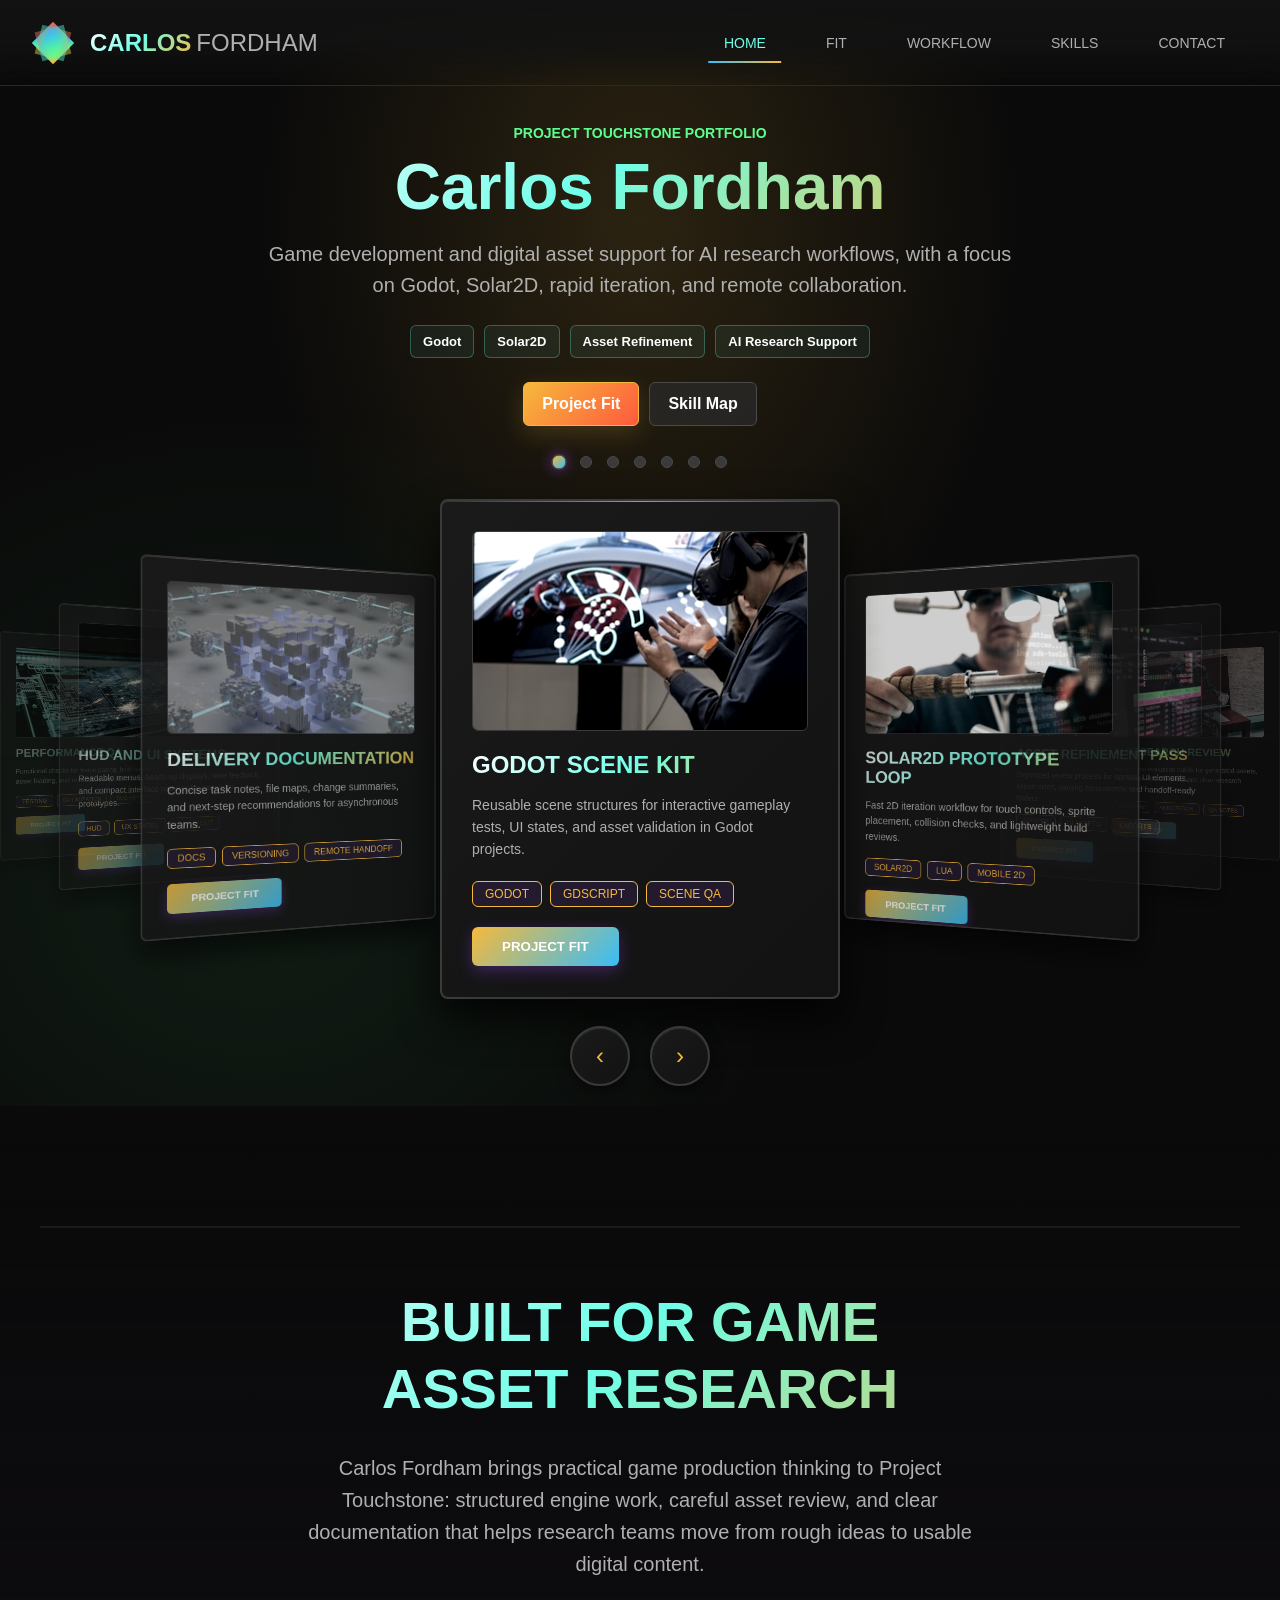
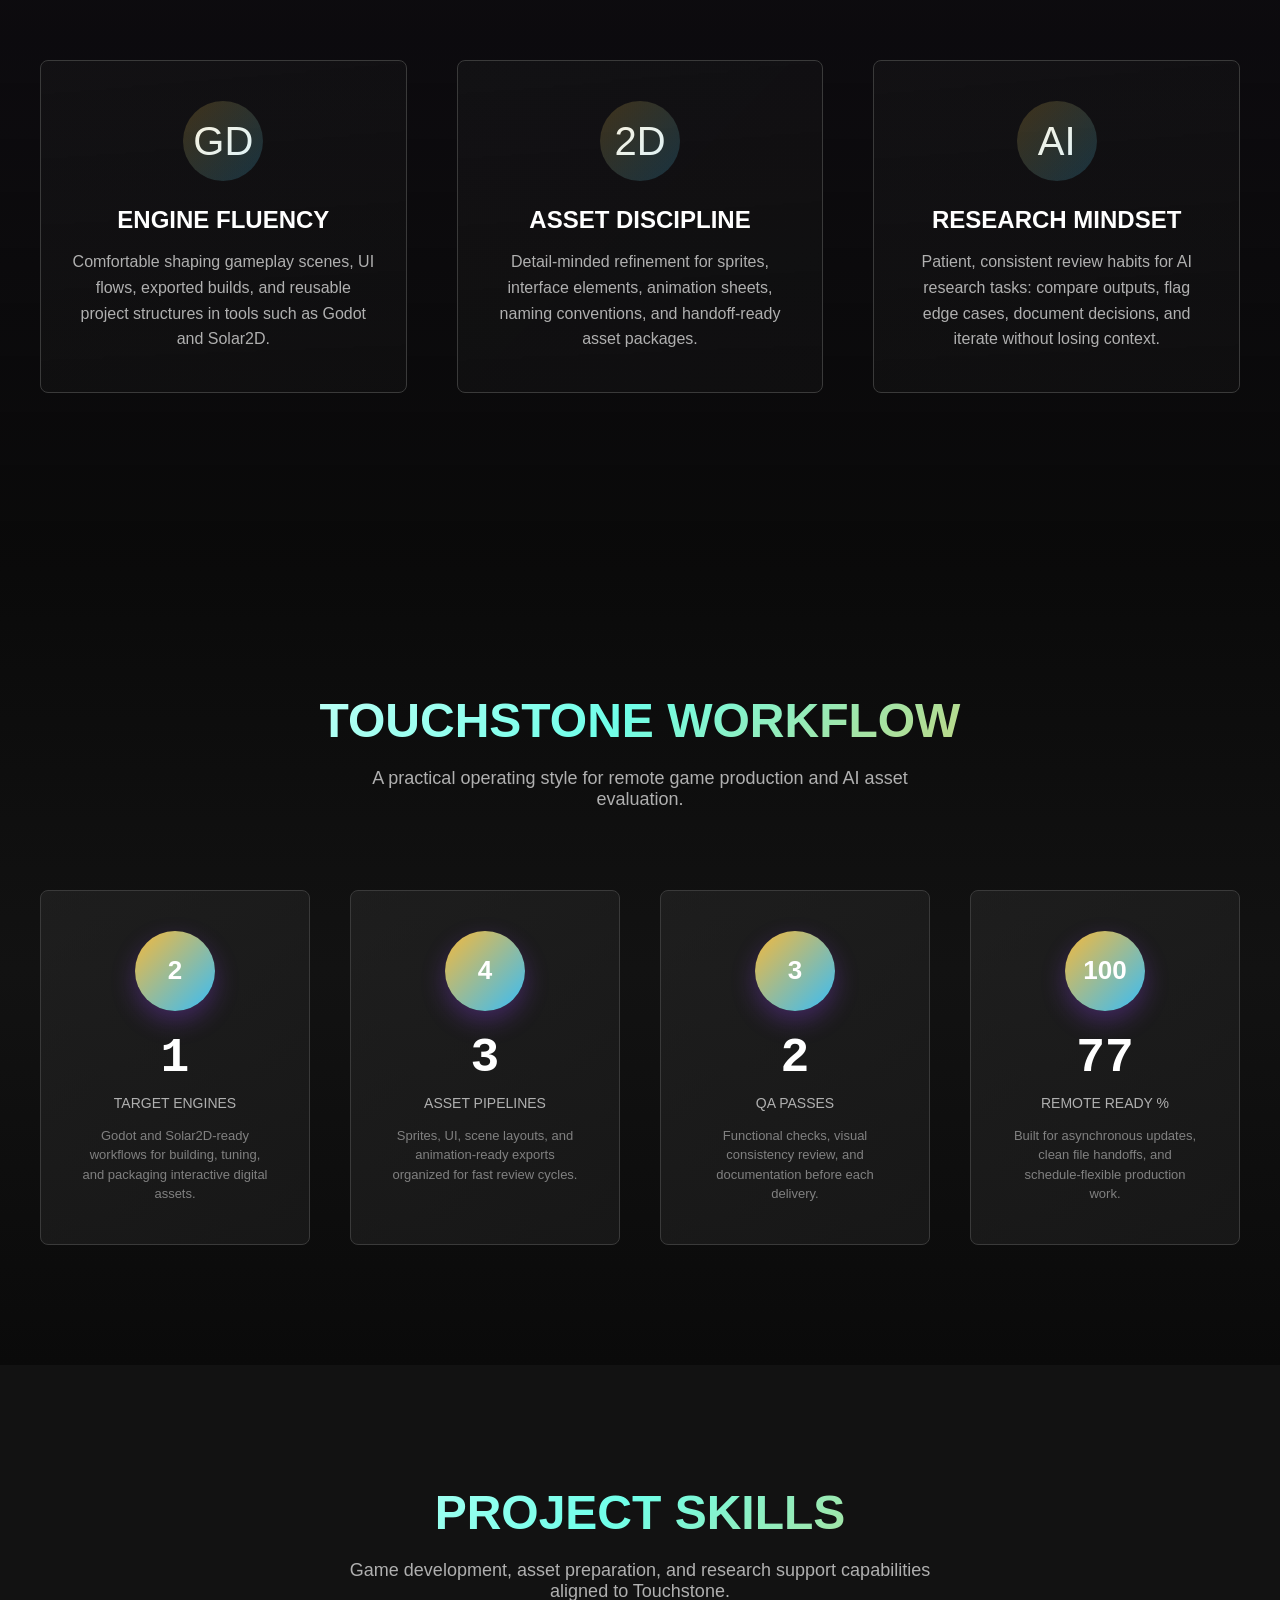
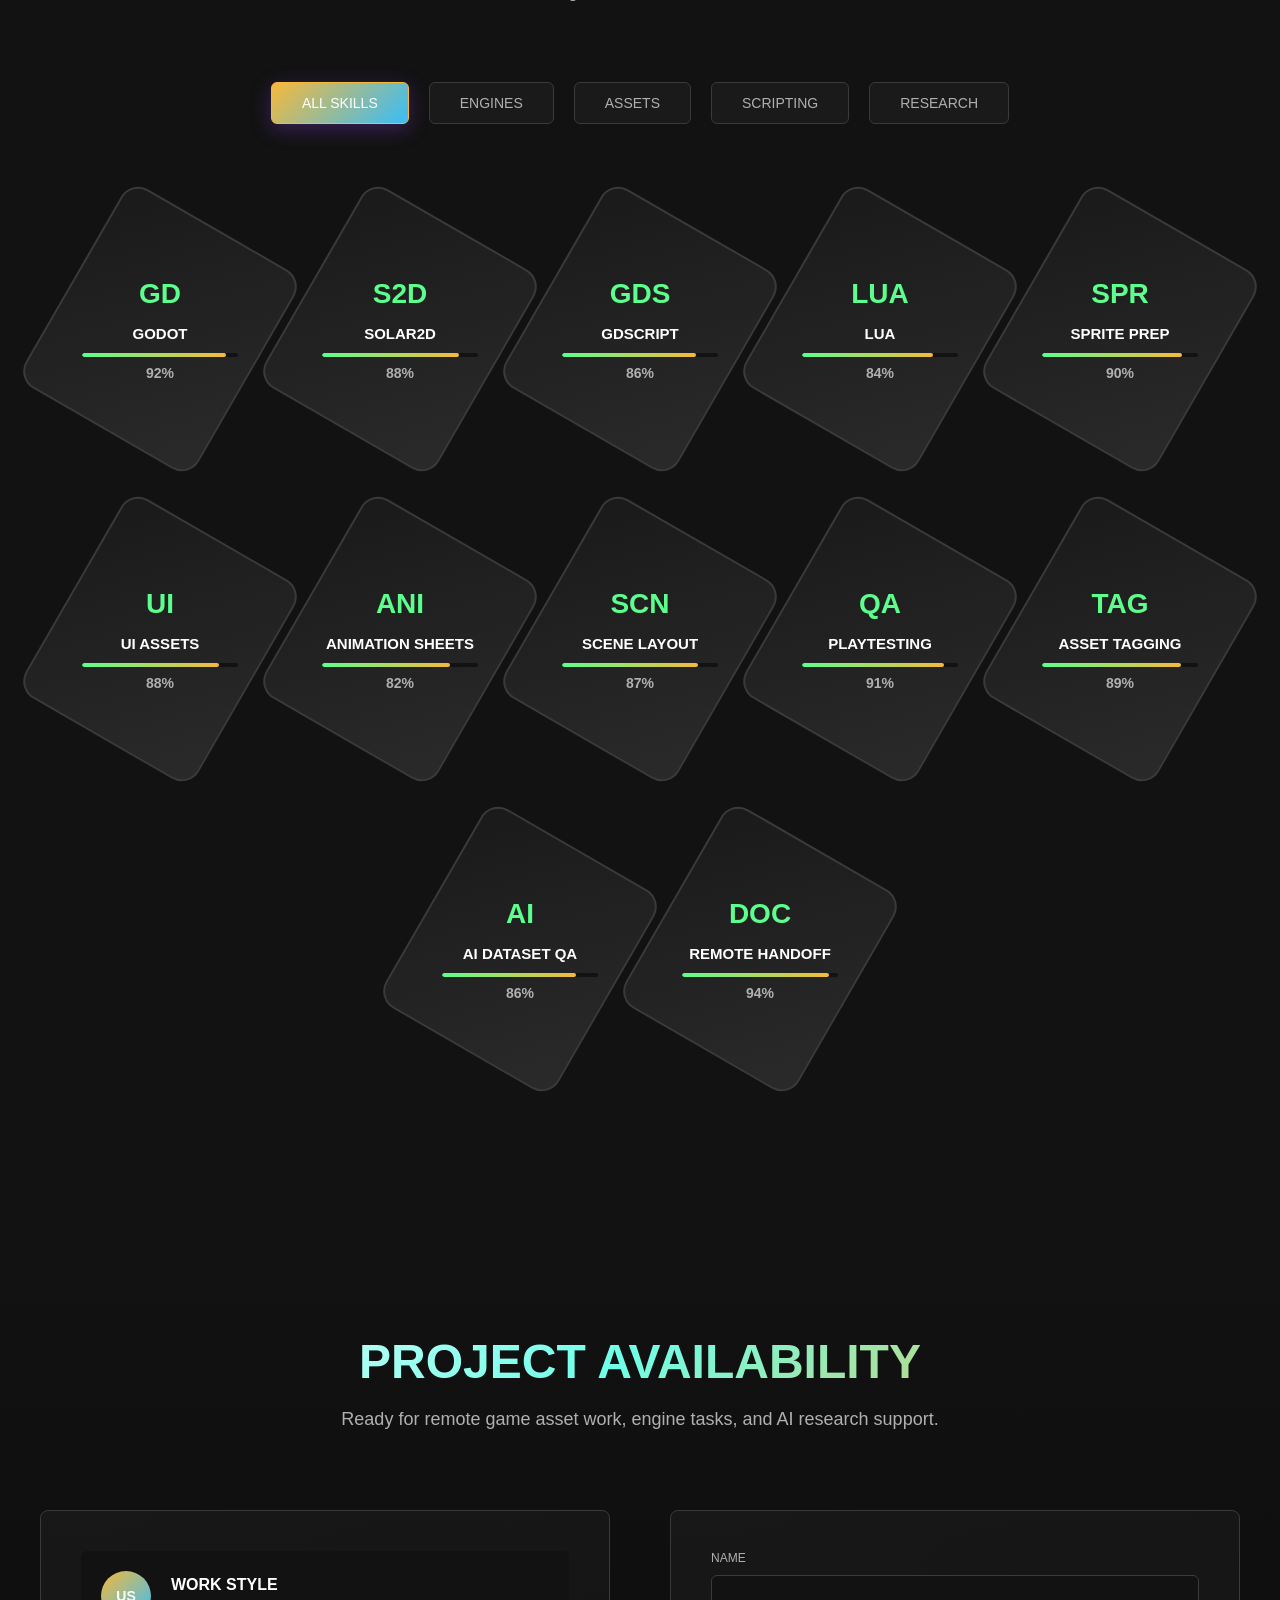
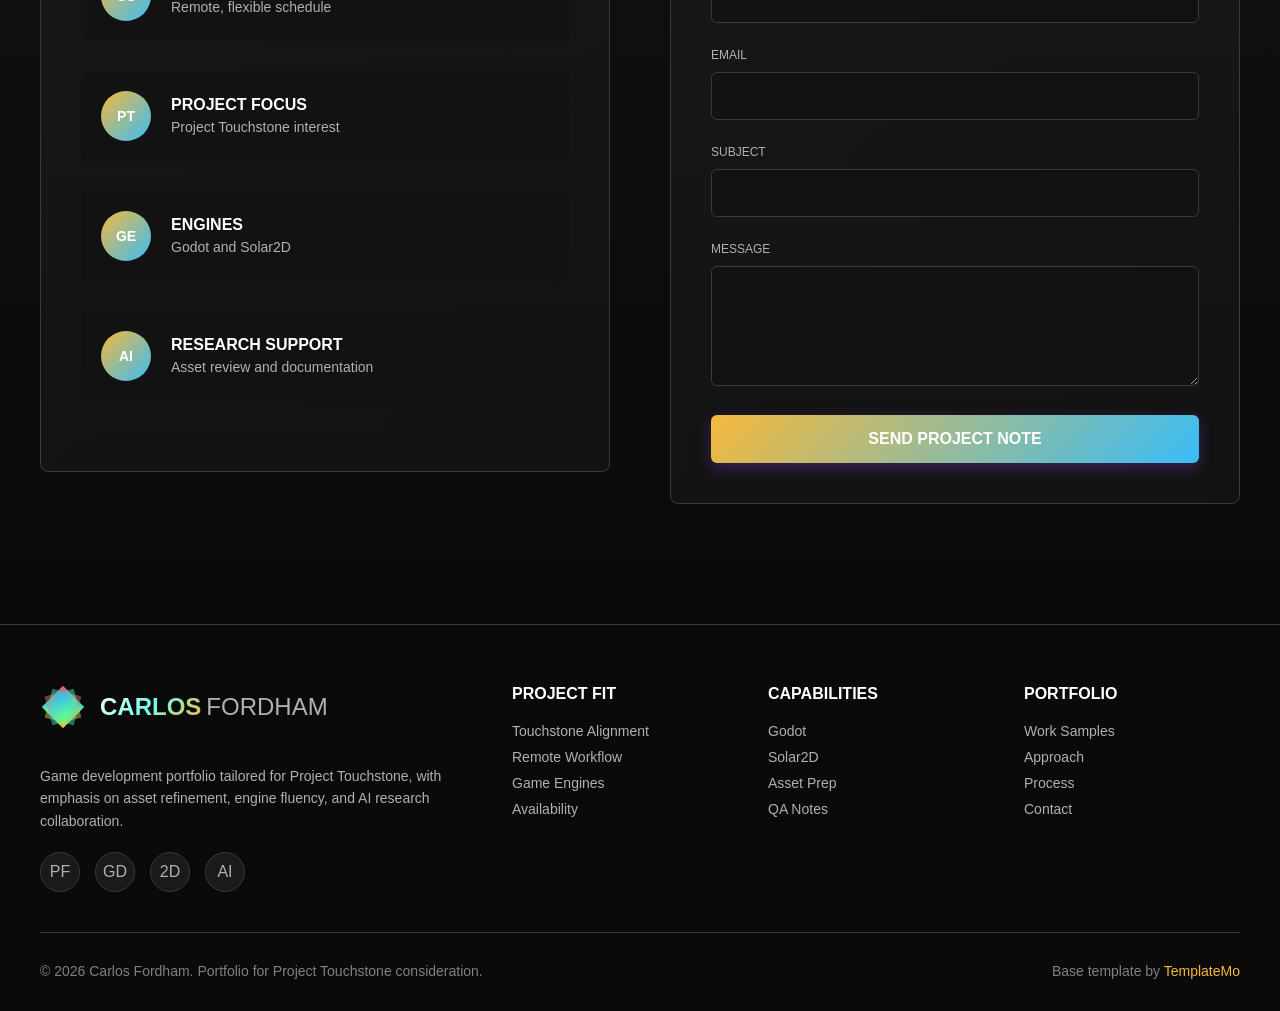
==== index.html @ 6224c6eb "first commit" ====
<!DOCTYPE html>
<html lang="en">
<head>
    <meta charset="UTF-8">
    <meta name="viewport" content="width=device-width, initial-scale=1.0">
    <title>Carlos Fordham | Game Development Portfolio</title>
    <link rel="stylesheet" href="templatemo-prism-flux.css">
<!-- 

TemplateMo 600 Prism Flux

https://templatemo.com/tm-600-prism-flux

-->
</head>
<body>
    <!-- Loading Screen -->
    <div class="loader" id="loader">
        <div class="loader-content">
            <div class="loader-prism">
                <div class="prism-face"></div>
                <div class="prism-face"></div>
                <div class="prism-face"></div>
            </div>
            <div style="color: var(--accent-purple); font-size: 18px; text-transform: uppercase; letter-spacing: 0;">Preparing Portfolio...</div>
        </div>
    </div>

    <!-- Navigation Header -->
    <header class="header" id="header">
        <nav class="nav-container">
            <a href="#home" class="logo">
                <div class="logo-icon">
                    <div class="logo-prism">
                        <div class="prism-shape"></div>
                    </div>
                </div>
                <span class="logo-text">
                    <span class="prism">Carlos</span>
                    <span class="flux">Fordham</span>
                </span>
            </a>
            
            <ul class="nav-menu" id="navMenu">
                <li><a href="#home" class="nav-link active">Home</a></li>
                <li><a href="#about" class="nav-link">Fit</a></li>
                <li><a href="#stats" class="nav-link">Workflow</a></li>
                <li><a href="#skills" class="nav-link">Skills</a></li>
                <li><a href="#contact" class="nav-link">Contact</a></li>
            </ul>
            
            <div class="menu-toggle" id="menuToggle">
                <span></span>
                <span></span>
                <span></span>
            </div>
        </nav>
    </header>

    <!-- Hero Section with 3D Carousel -->
    <section class="hero" id="home">
        <div class="hero-intro">
            <p class="hero-kicker">Project Touchstone Portfolio</p>
            <h1>Carlos Fordham</h1>
            <p class="hero-summary">
                Game development and digital asset support for AI research workflows, with a focus on Godot,
                Solar2D, rapid iteration, and remote collaboration.
            </p>
            <div class="hero-tags" aria-label="Project strengths">
                <span>Godot</span>
                <span>Solar2D</span>
                <span>Asset Refinement</span>
                <span>AI Research Support</span>
            </div>
            <div class="hero-actions">
                <a href="#about" class="hero-button hero-button-primary">Project Fit</a>
                <a href="#skills" class="hero-button">Skill Map</a>
            </div>
        </div>

        <div class="carousel-container">
            <div class="carousel" id="carousel">
                <!-- Carousel items will be generated by JavaScript -->
            </div>
            
            <div class="carousel-controls">
                <button class="carousel-btn" id="prevBtn" aria-label="Previous work sample">&lsaquo;</button>
                <button class="carousel-btn" id="nextBtn" aria-label="Next work sample">&rsaquo;</button>
            </div>
            
            <div class="carousel-indicators" id="indicators">
                <!-- Indicators will be generated by JavaScript -->
            </div>
        </div>
    </section>

    <!-- Project Fit Section -->
    <section class="philosophy-section" id="about">
        <div class="philosophy-container">
            <div class="prism-line"></div>
            
            <h2 class="philosophy-headline">
                Built For Game<br>Asset Research
            </h2>
            
            <p class="philosophy-subheading">
                Carlos Fordham brings practical game production thinking to Project Touchstone: structured
                engine work, careful asset review, and clear documentation that helps research teams move
                from rough ideas to usable digital content.
            </p>
            
            <div class="philosophy-pillars">
                <div class="pillar">
                    <div class="pillar-icon">GD</div>
                    <h3 class="pillar-title">Engine Fluency</h3>
                    <p class="pillar-description">
                        Comfortable shaping gameplay scenes, UI flows, exported builds, and reusable project
                        structures in tools such as Godot and Solar2D.
                    </p>
                </div>
                
                <div class="pillar">
                    <div class="pillar-icon">2D</div>
                    <h3 class="pillar-title">Asset Discipline</h3>
                    <p class="pillar-description">
                        Detail-minded refinement for sprites, interface elements, animation sheets, naming
                        conventions, and handoff-ready asset packages.
                    </p>
                </div>
                
                <div class="pillar">
                    <div class="pillar-icon">AI</div>
                    <h3 class="pillar-title">Research Mindset</h3>
                    <p class="pillar-description">
                        Patient, consistent review habits for AI research tasks: compare outputs, flag edge
                        cases, document decisions, and iterate without losing context.
                    </p>
                </div>
            </div>
            
            <div class="philosophy-particles" id="particles">
                <!-- Particles will be generated by JavaScript -->
            </div>
        </div>
    </section>

    <!-- Stats Section with Content -->
    <section class="stats-section" id="stats">
        <div class="section-header">
            <h2 class="section-title">Touchstone Workflow</h2>
            <p class="section-subtitle">A practical operating style for remote game production and AI asset evaluation.</p>
        </div>
        
        <div class="stats-grid">
            <div class="stat-card">
                <div class="stat-icon">2</div>
                <div class="stat-number" data-target="2">0</div>
                <div class="stat-label">Target Engines</div>
                <p class="stat-description">Godot and Solar2D-ready workflows for building, tuning, and packaging interactive digital assets.</p>
            </div>
            
            <div class="stat-card">
                <div class="stat-icon">4</div>
                <div class="stat-number" data-target="4">0</div>
                <div class="stat-label">Asset Pipelines</div>
                <p class="stat-description">Sprites, UI, scene layouts, and animation-ready exports organized for fast review cycles.</p>
            </div>
            
            <div class="stat-card">
                <div class="stat-icon">3</div>
                <div class="stat-number" data-target="3">0</div>
                <div class="stat-label">QA Passes</div>
                <p class="stat-description">Functional checks, visual consistency review, and documentation before each delivery.</p>
            </div>
            
            <div class="stat-card">
                <div class="stat-icon">100</div>
                <div class="stat-number" data-target="100">0</div>
                <div class="stat-label">Remote Ready %</div>
                <p class="stat-description">Built for asynchronous updates, clean file handoffs, and schedule-flexible production work.</p>
            </div>
        </div>
    </section>

    <!-- Skills Section -->
    <section class="skills-section" id="skills">
        <div class="skills-container">
            <div class="section-header">
                <h2 class="section-title">Project Skills</h2>
                <p class="section-subtitle">Game development, asset preparation, and research support capabilities aligned to Touchstone.</p>
            </div>
            
            <div class="skill-categories">
                <div class="category-tab active" data-category="all">All Skills</div>
                <div class="category-tab" data-category="engine">Engines</div>
                <div class="category-tab" data-category="asset">Assets</div>
                <div class="category-tab" data-category="scripting">Scripting</div>
                <div class="category-tab" data-category="research">Research</div>
            </div>

            <div class="skills-hexagon-grid" id="skillsGrid">
                <!-- Hexagonal skill items will be generated by JavaScript -->
            </div>
        </div>
    </section>

    <!-- Contact Section -->
    <section class="contact-section" id="contact">
        <div class="section-header">
            <h2 class="section-title">Project Availability</h2>
            <p class="section-subtitle">Ready for remote game asset work, engine tasks, and AI research support.</p>
        </div>
        
        <div class="contact-container">
            <div class="contact-info">
                <a href="#contact" class="info-item">
                    <div class="info-icon">US</div>
                    <div class="info-text">
                        <h4>Work Style</h4>
                        <p>Remote, flexible schedule</p>
                    </div>
                </a>
                
                <a href="#contact" class="info-item">
                    <div class="info-icon">PT</div>
                    <div class="info-text">
                        <h4>Project Focus</h4>
                        <p>Project Touchstone interest</p>
                    </div>
                </a>
                
                <a href="#skills" class="info-item">
                    <div class="info-icon">GE</div>
                    <div class="info-text">
                        <h4>Engines</h4>
                        <p>Godot and Solar2D</p>
                    </div>
                </a>
                
                <a href="#about" class="info-item">
                    <div class="info-icon">AI</div>
                    <div class="info-text">
                        <h4>Research Support</h4>
                        <p>Asset review and documentation</p>
                    </div>
                </a>
            </div>
            
            <form class="contact-form" id="contactForm">
                <div class="form-group">
                    <label for="name">Name</label>
                    <input type="text" id="name" name="name" required>
                </div>
                
                <div class="form-group">
                    <label for="email">Email</label>
                    <input type="email" id="email" name="email" required>
                </div>
                
                <div class="form-group">
                    <label for="subject">Subject</label>
                    <input type="text" id="subject" name="subject" required>
                </div>
                
                <div class="form-group">
                    <label for="message">Message</label>
                    <textarea id="message" name="message" required></textarea>
                </div>
                
                <button type="submit" class="submit-btn">Send Project Note</button>
            </form>
        </div>
    </section>

    <!-- Footer -->
    <footer class="footer">
        <div class="footer-content">
            <div class="footer-brand">
                <div class="footer-logo">
                    <div class="logo-icon">
                        <div class="logo-prism">
                            <div class="prism-shape"></div>
                        </div>
                    </div>
                    <span class="logo-text">
                        <span class="prism">Carlos</span>
                        <span class="flux">Fordham</span>
                    </span>
                </div>
                <p class="footer-description">
                    Game development portfolio tailored for Project Touchstone, with emphasis on asset refinement,
                    engine fluency, and AI research collaboration.
                </p>
                <div class="footer-social">
                    <a href="#home" class="social-icon">PF</a>
                    <a href="#about" class="social-icon">GD</a>
                    <a href="#skills" class="social-icon">2D</a>
                    <a href="#contact" class="social-icon">AI</a>
                </div>
            </div>
            
            <div class="footer-section">
                <h4>Project Fit</h4>
                <div class="footer-links">
                    <a href="#about">Touchstone Alignment</a>
                    <a href="#stats">Remote Workflow</a>
                    <a href="#skills">Game Engines</a>
                    <a href="#contact">Availability</a>
                </div>
            </div>
            
            <div class="footer-section">
                <h4>Capabilities</h4>
                <div class="footer-links">
                    <a href="#skills">Godot</a>
                    <a href="#skills">Solar2D</a>
                    <a href="#skills">Asset Prep</a>
                    <a href="#skills">QA Notes</a>
                </div>
            </div>
            
            <div class="footer-section">
                <h4>Portfolio</h4>
                <div class="footer-links">
                    <a href="#home">Work Samples</a>
                    <a href="#about">Approach</a>
                    <a href="#stats">Process</a>
                    <a href="#contact">Contact</a>
                </div>
            </div>
        </div>
        
        <div class="footer-bottom">
            <div class="copyright">
                &copy; 2026 Carlos Fordham. Portfolio for Project Touchstone consideration.
            </div>
            <div class="footer-credits">
                Base template by <a href="https://templatemo.com" rel="nofollow" target="_blank">TemplateMo</a>
            </div>
        </div>
    </footer>
<script src="templatemo-prism-scripts.js"></script>
</body>
</html>
---- templatemo-prism-flux.css ----
@charset "utf-8";
/* CSS Document */

/*

TemplateMo 600 Prism Flux

https://templatemo.com/tm-600-prism-flux

*/

* {
	margin: 0;
	padding: 0;
	box-sizing: border-box;
}

:root {
	--primary-black: #0a0a0a;
	--carbon-dark: #121212;
	--carbon-medium: #1a1a1a;
	--carbon-light: #2a2a2a;
	--metal-dark: #3a3a3a;
	--metal-light: #4a4a4a;
	--accent-red: #ff5a3d;
	--accent-blue: #38bdf8;
	--accent-green: #5cff8d;
	--accent-purple: #f6b93b;
	--accent-cyan: #6fffe9;
	--text-primary: #ffffff;
	--text-secondary: #b0b0b0;
	--text-dim: #808080;
}

html {
	scroll-behavior: smooth;
}

body {
	font-family: 'Segoe UI', Arial, sans-serif;
	background: var(--primary-black);
	color: var(--text-primary);
	overflow-x: hidden;
	position: relative;
}

/* Carbon Fiber Background Pattern */
body::before {
	content: '';
	position: fixed;
	top: 0;
	left: 0;
	width: 100%;
	height: 100%;
	background:
		repeating-linear-gradient(0deg,
			transparent,
			transparent 2px,
			rgba(255, 255, 255, 0.03) 2px,
			rgba(255, 255, 255, 0.03) 4px),
		repeating-linear-gradient(90deg,
			transparent,
			transparent 2px,
			rgba(255, 255, 255, 0.03) 2px,
			rgba(255, 255, 255, 0.03) 4px),
		linear-gradient(135deg,
			var(--primary-black) 0%,
			var(--carbon-dark) 25%,
			var(--carbon-medium) 50%,
			var(--carbon-dark) 75%,
			var(--primary-black) 100%);
	z-index: -2;
}

/* Animated Grid Overlay */
body::after {
	content: '';
	position: fixed;
	top: 0;
	left: 0;
	width: 100%;
	height: 100%;
	background-image:
		linear-gradient(rgba(111, 255, 233, 0.04) 2px, transparent 2px),
		linear-gradient(90deg, rgba(111, 255, 233, 0.04) 2px, transparent 2px);
	background-size: 150px 150px;
	animation: gridMove 20s linear infinite;
	z-index: -1;
	opacity: 0.5;
}

@keyframes gridMove {
	0% {
		transform: translate(0, 0);
	}

	100% {
		transform: translate(150px, 150px);
	}
}

/* Loading Screen */
.loader {
	position: fixed;
	top: 0;
	left: 0;
	width: 100%;
	height: 100vh;
	background: var(--primary-black);
	display: flex;
	justify-content: center;
	align-items: center;
	z-index: 10000;
	transition: opacity 0.5s, visibility 0.5s;
}

.loader.hidden {
	opacity: 0;
	visibility: hidden;
}

.loader-content {
	text-align: center;
}

.loader-prism {
	width: 100px;
	height: 100px;
	position: relative;
	margin: 0 auto 30px;
}

.prism-face {
	position: absolute;
	width: 100%;
	height: 100%;
	border: 2px solid transparent;
	transform-origin: center;
	animation: prismRotate 3s linear infinite;
}

.prism-face:nth-child(1) {
	border-image: linear-gradient(45deg, var(--accent-red), var(--accent-blue)) 1;
	animation-delay: 0s;
}

.prism-face:nth-child(2) {
	border-image: linear-gradient(45deg, var(--accent-blue), var(--accent-green)) 1;
	transform: rotate(60deg);
	animation-delay: 0.2s;
}

.prism-face:nth-child(3) {
	border-image: linear-gradient(45deg, var(--accent-green), var(--accent-purple)) 1;
	transform: rotate(120deg);
	animation-delay: 0.4s;
}

@keyframes prismRotate {
	0% {
		transform: rotate(0deg) scale(1);
	}

	50% {
		transform: rotate(180deg) scale(1.2);
	}

	100% {
		transform: rotate(360deg) scale(1);
	}
}

/* Navigation Header */
.header {
	position: fixed;
	top: 0;
	width: 100%;
	background: linear-gradient(180deg,
			rgba(18, 18, 18, 0.98) 0%,
			rgba(18, 18, 18, 0.9) 50%,
			rgba(18, 18, 18, 0) 100%);
	backdrop-filter: blur(20px);
	border-bottom: 1px solid rgba(255, 255, 255, 0.1);
	z-index: 1000;
	transition: all 0.3s ease;
}

.header.scrolled {
	background: rgba(18, 18, 18, 0.98);
	backdrop-filter: blur(30px);
	box-shadow: 0 10px 30px rgba(0, 0, 0, 0.8);
}

.nav-container {
	max-width: 1400px;
	margin: 0 auto;
	display: flex;
	justify-content: space-between;
	align-items: center;
	padding: 20px 30px;
}

.logo {
	display: flex;
	align-items: center;
	text-decoration: none;
	position: relative;
}

.logo-icon {
	width: 45px;
	height: 45px;
	margin-right: 15px;
	position: relative;
}

/* Prism-inspired logo */
.logo-prism {
	width: 100%;
	height: 100%;
	position: relative;
	display: flex;
	align-items: center;
	justify-content: center;
}

.prism-shape {
	width: 30px;
	height: 30px;
	position: relative;
	transform: rotate(45deg);
	background: linear-gradient(135deg,
			var(--accent-red) 0%,
			var(--accent-blue) 33%,
			var(--accent-green) 66%,
			var(--accent-purple) 100%);
	animation: prismShine 3s ease-in-out infinite;
}

@keyframes prismShine {

	0%,
	100% {
		filter: brightness(1) hue-rotate(0deg);
		transform: rotate(45deg) scale(1);
	}

	50% {
		filter: brightness(1.5) hue-rotate(10deg);
		transform: rotate(45deg) scale(1.1);
	}
}

.prism-shape::before,
.prism-shape::after {
	content: '';
	position: absolute;
	width: 100%;
	height: 100%;
	background: inherit;
	opacity: 0.5;
}

.prism-shape::before {
	transform: rotate(60deg);
}

.prism-shape::after {
	transform: rotate(-60deg);
}

.logo-text {
	font-size: 24px;
	font-weight: 900;
	letter-spacing: 2px;
	text-transform: uppercase;
}

.logo-text .prism {
	background: linear-gradient(135deg, var(--text-primary), var(--accent-cyan));
	-webkit-background-clip: text;
	-webkit-text-fill-color: transparent;
	background-clip: text;
}

.logo-text .flux {
	color: var(--text-secondary);
	font-weight: 300;
	margin-left: 5px;
}

.nav-menu {
	display: flex;
	list-style: none;
	gap: 10px;
	align-items: center;
}

.nav-menu a {
	color: var(--text-secondary);
	text-decoration: none;
	padding: 12px 25px;
	transition: all 0.3s ease;
	position: relative;
	text-transform: uppercase;
	font-weight: 500;
	letter-spacing: 1px;
	font-size: 14px;
}

.nav-menu a::before {
	content: '';
	position: absolute;
	bottom: 0;
	left: 50%;
	transform: translateX(-50%);
	width: 0;
	height: 2px;
	background: linear-gradient(90deg, var(--accent-blue), var(--accent-purple));
	transition: width 0.3s ease;
}

.nav-menu a:hover {
	color: var(--text-primary);
}

.nav-menu a:hover::before,
.nav-menu a.active::before {
	width: 80%;
}

.nav-menu a.active {
	color: var(--accent-cyan);
}

.menu-toggle {
	display: none;
	flex-direction: column;
	cursor: pointer;
	padding: 5px;
}

.menu-toggle span {
	width: 30px;
	height: 3px;
	background: linear-gradient(90deg, var(--accent-blue), var(--accent-purple));
	margin: 3px 0;
	transition: 0.3s;
	border-radius: 2px;
}

.menu-toggle.active span:nth-child(1) {
	transform: rotate(-45deg) translate(-5px, 6px);
}

.menu-toggle.active span:nth-child(2) {
	opacity: 0;
}

.menu-toggle.active span:nth-child(3) {
	transform: rotate(45deg) translate(-5px, -6px);
}

/* Hero Section with 3D Carousel */
.hero {
	min-height: 100vh;
	display: flex;
	align-items: center;
	justify-content: center;
	position: relative;
	padding: 120px 20px 80px;
	background: radial-gradient(ellipse at center,
			rgba(153, 69, 255, 0.1) 0%,
			transparent 50%);
}

.carousel-container {
	width: 100%;
	max-width: 1600px;
	height: 650px;
	perspective: 1200px;
	position: relative;
	padding-top: 60px;
}

.carousel {
	width: 100%;
	height: 100%;
	position: relative;
	transform-style: preserve-3d;
}

.carousel-item {
	position: absolute;
	width: 400px;
	height: 500px;
	left: 50%;
	top: 50%;
	transform-style: preserve-3d;
	transition: all 0.8s cubic-bezier(0.4, 0.0, 0.2, 1);
	cursor: pointer;
	transform-origin: center center;
}

.carousel-item .card {
	width: 100%;
	height: 100%;
	background: linear-gradient(135deg, var(--carbon-medium), var(--carbon-dark));
	border: 2px solid var(--metal-dark);
	border-radius: 20px;
	padding: 30px;
	position: relative;
	overflow: hidden;
	box-shadow:
		0 20px 40px rgba(0, 0, 0, 0.8),
		inset 0 1px 0 rgba(255, 255, 255, 0.1);
}

.carousel-item .card::before {
	content: '';
	position: absolute;
	top: 0;
	left: 0;
	right: 0;
	height: 1px;
	background: linear-gradient(90deg,
			transparent,
			rgba(255, 255, 255, 0.5),
			transparent);
	animation: scanline 3s linear infinite;
}

@keyframes scanline {
	0% {
		transform: translateY(0);
	}

	100% {
		transform: translateY(500px);
	}
}

.card-number {
	position: absolute;
	top: 20px;
	right: 30px;
	font-size: 72px;
	font-weight: 900;
	color: rgba(153, 69, 255, 0.1);
	font-family: 'Orbitron', monospace;
}

.card-image {
	width: 100%;
	height: 200px;
	background: var(--carbon-dark);
	border-radius: 10px;
	margin-bottom: 20px;
	overflow: hidden;
	position: relative;
	border: 1px solid var(--metal-dark);
}

.card-image img {
	width: 100%;
	height: 100%;
	object-fit: cover;
	filter: grayscale(50%) contrast(1.2);
	transition: all 0.5s ease;
}

.carousel-item:hover .card-image img {
	filter: grayscale(0%) contrast(1.3);
	transform: scale(1.1);
}

.card-title {
	font-size: 24px;
	font-weight: 700;
	margin-bottom: 15px;
	text-transform: uppercase;
	letter-spacing: 2px;
	background: linear-gradient(135deg, var(--text-primary), var(--accent-purple));
	-webkit-background-clip: text;
	-webkit-text-fill-color: transparent;
	background-clip: text;
}

.card-description {
	color: var(--text-secondary);
	line-height: 1.6;
	margin-bottom: 20px;
	font-size: 14px;
}

.card-tech {
	display: flex;
	flex-wrap: wrap;
	gap: 8px;
	margin-bottom: 20px;
}

.tech-badge {
	padding: 5px 12px;
	background: rgba(153, 69, 255, 0.1);
	border: 1px solid var(--accent-purple);
	border-radius: 20px;
	font-size: 12px;
	color: var(--accent-purple);
	text-transform: uppercase;
	letter-spacing: 1px;
}

.card-cta {
	padding: 12px 30px;
	background: linear-gradient(135deg, var(--accent-purple), var(--accent-blue));
	border: none;
	border-radius: 30px;
	color: var(--text-primary);
	font-weight: 700;
	text-transform: uppercase;
	letter-spacing: 2px;
	cursor: pointer;
	transition: all 0.3s ease;
	box-shadow: 0 5px 15px rgba(153, 69, 255, 0.3);
}

.card-cta:hover {
	transform: translateY(-2px);
	box-shadow: 0 8px 25px rgba(153, 69, 255, 0.5);
}

/* Carousel Controls */
.carousel-controls {
	position: absolute;
	bottom: -70px;
	left: 50%;
	transform: translateX(-50%);
	display: flex;
	gap: 20px;
	z-index: 100;
}

.carousel-btn {
	width: 60px;
	height: 60px;
	background: linear-gradient(135deg, var(--carbon-medium), var(--carbon-dark));
	border: 2px solid var(--metal-dark);
	border-radius: 50%;
	color: var(--accent-purple);
	font-size: 24px;
	cursor: pointer;
	transition: all 0.3s ease;
	display: flex;
	align-items: center;
	justify-content: center;
	box-shadow:
		0 5px 15px rgba(0, 0, 0, 0.5),
		inset 0 1px 0 rgba(255, 255, 255, 0.1);
}

.carousel-btn:hover {
	border-color: var(--accent-purple);
	box-shadow:
		0 8px 25px rgba(153, 69, 255, 0.3),
		inset 0 1px 0 rgba(255, 255, 255, 0.2);
	transform: scale(1.1);
}

.carousel-indicators {
	position: absolute;
	top: 30px;
	left: 50%;
	transform: translateX(-50%);
	display: flex;
	gap: 15px;
	z-index: 100;
}

.indicator {
	width: 12px;
	height: 12px;
	background: var(--metal-dark);
	border: 1px solid var(--metal-light);
	border-radius: 50%;
	cursor: pointer;
	transition: all 0.3s ease;
}

.indicator.active {
	background: linear-gradient(135deg, var(--accent-purple), var(--accent-blue));
	box-shadow: 0 0 10px rgba(153, 69, 255, 0.5);
	transform: scale(1.3);
}

/* NEW: Prism Philosophy Section */
.philosophy-section {
	padding: 120px 30px;
	background: linear-gradient(180deg,
			var(--primary-black) 0%,
			rgba(153, 69, 255, 0.02) 50%,
			var(--primary-black) 100%);
	position: relative;
	overflow: hidden;
}

.philosophy-container {
	max-width: 1200px;
	margin: 0 auto;
	text-align: center;
}

/* Animated Prism Line */
.prism-line {
	width: 100%;
	height: 2px;
	margin: 0 auto 60px;
	position: relative;
	overflow: hidden;
	background: var(--carbon-medium);
}

.prism-line::before {
	content: '';
	position: absolute;
	top: 0;
	left: -100%;
	width: 100%;
	height: 100%;
	background: linear-gradient(90deg,
			transparent,
			var(--accent-red) 20%,
			var(--accent-blue) 40%,
			var(--accent-green) 60%,
			var(--accent-purple) 80%,
			transparent);

	animation: prismSweep 4s ease-in-out infinite;
}

@keyframes prismSweep {
	0% {
		left: -100%;
	}

	100% {
		left: 100%;
	}
}

.philosophy-headline {
	font-size: 56px;
	font-weight: 900;
	text-transform: uppercase;
	letter-spacing: 3px;
	margin-bottom: 30px;
	line-height: 1.2;
	background: linear-gradient(135deg,
			var(--accent-cyan) 0%,
			var(--accent-purple) 25%,
			var(--accent-blue) 50%,
			var(--accent-green) 75%,
			var(--accent-cyan) 100%);
	-webkit-background-clip: text;
	-webkit-text-fill-color: transparent;
	background-clip: text;
	background-size: 200% 200%;
	animation: gradientFlow 5s ease infinite;
}

@keyframes gradientFlow {
	0% {
		background-position: 0% 50%;
	}

	50% {
		background-position: 100% 50%;
	}

	100% {
		background-position: 0% 50%;
	}
}

.philosophy-subheading {
	font-size: 20px;
	color: var(--text-secondary);
	max-width: 700px;
	margin: 0 auto 80px;
	line-height: 1.6;
	font-weight: 300;
}

.philosophy-pillars {
	display: grid;
	grid-template-columns: repeat(auto-fit, minmax(300px, 1fr));
	gap: 50px;
	margin-bottom: 60px;
}

.pillar {
	position: relative;
	padding: 40px 30px;
	background: linear-gradient(135deg,
			rgba(42, 42, 42, 0.2),
			rgba(26, 26, 26, 0.3));
	border: 1px solid var(--metal-dark);
	border-radius: 20px;
	transition: all 0.4s ease;
	overflow: hidden;
}

.pillar::before {
	content: '';
	position: absolute;
	top: 0;
	left: 0;
	width: 100%;
	height: 2px;
	background: linear-gradient(90deg,
			var(--accent-purple),
			var(--accent-blue),
			var(--accent-green));
	transform: scaleX(0);
	transition: transform 0.4s ease;
}

.pillar:hover::before {
	transform: scaleX(1);
}

.pillar:hover {
	transform: translateY(-10px);
	border-color: var(--accent-purple);
	box-shadow: 0 20px 40px rgba(153, 69, 255, 0.2);
	background: linear-gradient(135deg,
			rgba(153, 69, 255, 0.05),
			rgba(26, 26, 26, 0.3));
}

.pillar-icon {
	width: 80px;
	height: 80px;
	margin: 0 auto 25px;
	display: flex;
	align-items: center;
	justify-content: center;
	font-size: 40px;
	position: relative;
}

.pillar-icon::before {
	content: '';
	position: absolute;
	width: 100%;
	height: 100%;
	background: linear-gradient(135deg, var(--accent-purple), var(--accent-blue));
	border-radius: 50%;
	opacity: 0.2;
	animation: pulse 3s ease-in-out infinite;
}

@keyframes pulse {

	0%,
	100% {
		transform: scale(1);
		opacity: 0.2;
	}

	50% {
		transform: scale(1.2);
		opacity: 0.1;
	}
}

.pillar-title {
	font-size: 24px;
	font-weight: 700;
	text-transform: uppercase;
	letter-spacing: 2px;
	margin-bottom: 15px;
	color: var(--text-primary);
}

.pillar-description {
	font-size: 16px;
	color: var(--text-secondary);
	line-height: 1.6;
}
.pillar-description a {
	color: var(--accent-cyan);
	text-decoration: none;
	transition: all 0.3s ease;
	position: relative;
}

.pillar-description a::after {
	content: '';
	position: absolute;
	bottom: -2px;
	left: 0;
	width: 0;
	height: 1px;
	background: var(--accent-cyan);
	transition: width 0.3s ease;
}

.pillar-description a:hover {
	color: var(--accent-purple);
}

.pillar-description a:hover::after {
	width: 100%;
}

/* Particle Effect Background */
.philosophy-particles {
	position: absolute;
	width: 100%;
	height: 100%;
	top: 0;
	left: 0;
	overflow: hidden;
	pointer-events: none;
}

.particle {
	position: absolute;
	width: 4px;
	height: 4px;
	background: linear-gradient(135deg, var(--accent-cyan), var(--accent-purple));
	border-radius: 50%;
	opacity: 0;
	animation: float-particle 20s infinite linear;
}

@keyframes float-particle {
	0% {
		transform: translateY(0) rotate(0deg);
		opacity: 0;
	}

	5% {
		opacity: 1;
	}

	95% {
		opacity: 1;
	}

	100% {
		transform: translateY(-100vh) rotate(720deg);
		opacity: 0;
	}
}

/* Stats Section with Content */
.stats-section {
	padding: 120px 30px;
	background: linear-gradient(180deg,
			var(--primary-black) 0%,
			var(--carbon-dark) 50%,
			var(--primary-black) 100%);
	position: relative;
}

.stats-grid {
	max-width: 1200px;
	margin: 0 auto;
	display: grid;
	grid-template-columns: repeat(auto-fit, minmax(250px, 1fr));
	gap: 40px;
}

.stat-card {
	background: linear-gradient(135deg,
			rgba(42, 42, 42, 0.5),
			rgba(26, 26, 26, 0.8));
	border: 1px solid var(--metal-dark);
	border-radius: 15px;
	padding: 40px 30px;
	text-align: center;
	position: relative;
	overflow: hidden;
	transition: all 0.3s ease;
}

.stat-card::before {
	content: '';
	position: absolute;
	top: 0;
	left: -100%;
	width: 100%;
	height: 2px;
	background: linear-gradient(90deg,
			transparent,
			var(--accent-purple),
			transparent);
	animation: none;
}

.stat-card:hover::before {
	animation: slideRight 0.5s ease forwards;
}

@keyframes slideRight {
	0% {
		left: -100%;
	}

	100% {
		left: 100%;
	}
}

.stat-card:hover {
	transform: translateY(-5px);
	border-color: var(--accent-purple);
	box-shadow: 0 15px 35px rgba(153, 69, 255, 0.2);
}

.stat-icon {
	width: 80px;
	height: 80px;
	background: linear-gradient(135deg, var(--accent-purple), var(--accent-blue));
	border-radius: 50%;
	display: flex;
	align-items: center;
	justify-content: center;
	margin: 0 auto 20px;
	font-size: 36px;
	color: var(--text-primary);
	box-shadow: 0 10px 25px rgba(153, 69, 255, 0.3);
}

.stat-number {
	font-size: 48px;
	font-weight: 900;
	color: var(--text-primary);
	margin-bottom: 10px;
	font-family: 'Orbitron', monospace;
}

.stat-label {
	font-size: 14px;
	color: var(--text-secondary);
	text-transform: uppercase;
	letter-spacing: 2px;
	margin-bottom: 15px;
}

.stat-description {
	font-size: 13px;
	color: var(--text-dim);
	line-height: 1.5;
	padding: 0 10px;
}

/* Enhanced Skills Section - Technical Arsenal */
.skills-section {
	padding: 120px 30px;
	background: var(--carbon-dark);
	position: relative;
	overflow: hidden;
}

.skills-container {
	max-width: 1200px;
	margin: 0 auto;
}

.section-header {
	text-align: center;
	margin-bottom: 80px;
}

.section-title {
	font-size: 48px;
	font-weight: 900;
	text-transform: uppercase;
	letter-spacing: 3px;
	margin-bottom: 20px;
	background: linear-gradient(135deg, var(--text-primary), var(--accent-purple));
	-webkit-background-clip: text;
	-webkit-text-fill-color: transparent;
	background-clip: text;
}

.section-subtitle {
	color: var(--text-secondary);
	font-size: 18px;
	max-width: 600px;
	margin: 0 auto;
}

/* Hexagonal Skills Grid */
.skills-hexagon-grid {
	display: flex;
	flex-wrap: wrap;
	justify-content: center;
	gap: 20px;
	margin-top: 60px;
}

.skill-hexagon {
	width: 200px;
	height: 230px;
	position: relative;
	margin: 30px 10px;
	cursor: pointer;
	transition: all 0.3s ease;
}

.skill-hexagon:hover {
	transform: translateY(-10px);
}

.hexagon-inner {
	width: 100%;
	height: 100%;
	position: relative;
	transform: rotate(30deg);
	overflow: hidden;
	border-radius: 20px;
	background: linear-gradient(135deg, var(--carbon-medium), var(--carbon-light));
	border: 2px solid var(--metal-dark);
}

.skill-hexagon:hover .hexagon-inner {
	border-color: var(--accent-purple);
	box-shadow: 0 0 30px rgba(153, 69, 255, 0.5);
}

.hexagon-content {
	position: absolute;
	width: 100%;
	height: 100%;
	top: 0;
	left: 0;
	transform: rotate(-30deg);
	display: flex;
	flex-direction: column;
	align-items: center;
	justify-content: center;
	padding: 20px;
}

.skill-icon-hex {
	font-size: 48px;
	margin-bottom: 15px;
	color: var(--accent-purple);
	animation: float 3s ease-in-out infinite;
}

@keyframes float {

	0%,
	100% {
		transform: translateY(0);
	}

	50% {
		transform: translateY(-10px);
	}
}

.skill-name-hex {
	font-size: 16px;
	font-weight: 700;
	text-transform: uppercase;
	letter-spacing: 1px;
	color: var(--text-primary);
	margin-bottom: 10px;
	text-align: center;
}

.skill-level {
	width: 100%;
	height: 4px;
	background: var(--carbon-dark);
	border-radius: 2px;
	overflow: hidden;
	position: relative;
}

.skill-level-fill {
	height: 100%;
	background: linear-gradient(90deg, var(--accent-blue), var(--accent-purple));
	border-radius: 2px;
	position: relative;
	animation: fillLevel 2s ease-out;
}

@keyframes fillLevel {
	0% {
		width: 0;
	}
}

.skill-percentage-hex {
	font-size: 14px;
	color: var(--text-secondary);
	margin-top: 8px;
	font-weight: 600;
}

/* Skill Categories Tabs */
.skill-categories {
	display: flex;
	justify-content: center;
	gap: 20px;
	margin-bottom: 40px;
	flex-wrap: wrap;
}

.category-tab {
	padding: 12px 30px;
	background: var(--carbon-medium);
	border: 1px solid var(--metal-dark);
	border-radius: 30px;
	color: var(--text-secondary);
	cursor: pointer;
	transition: all 0.3s ease;
	text-transform: uppercase;
	font-size: 14px;
	letter-spacing: 1px;
}

.category-tab:hover {
	background: rgba(153, 69, 255, 0.1);
	border-color: var(--accent-purple);
	color: var(--text-primary);
}

.category-tab.active {
	background: linear-gradient(135deg, var(--accent-purple), var(--accent-blue));
	border-color: var(--accent-purple);
	color: var(--text-primary);
	box-shadow: 0 5px 20px rgba(153, 69, 255, 0.3);
}

/* Contact Section */
.contact-section {
	padding: 120px 30px;
	background: linear-gradient(180deg,
			var(--carbon-dark) 0%,
			var(--primary-black) 100%);
	position: relative;
}

.contact-container {
	max-width: 1200px;
	margin: 0 auto;
	display: grid;
	grid-template-columns: 1fr 1fr;
	gap: 60px;
	align-items: start;
}

.contact-info {
	padding: 40px;
	background: linear-gradient(135deg,
			rgba(42, 42, 42, 0.3),
			rgba(26, 26, 26, 0.5));
	border: 1px solid var(--metal-dark);
	border-radius: 20px;
}

.info-item {
	display: flex;
	align-items: center;
	margin-bottom: 30px;
	padding: 20px;
	background: var(--carbon-dark);
	border-radius: 10px;
	transition: all 0.3s ease;
	text-decoration: none;
	cursor: pointer;
	position: relative;
	overflow: hidden;
}

.info-item::before {
	content: '';
	position: absolute;
	top: 0;
	left: -100%;
	width: 100%;
	height: 100%;
	background: linear-gradient(90deg,
			transparent,
			rgba(153, 69, 255, 0.1),
			transparent);
	transition: left 0.5s ease;
}

.info-item:hover::before {
	left: 100%;
}

.info-item:hover {
	transform: translateX(10px);
	background: rgba(153, 69, 255, 0.1);
	box-shadow: 0 5px 20px rgba(153, 69, 255, 0.2);
}

a.info-item {
	color: inherit;
	text-decoration: none;
}

.info-icon {
	width: 50px;
	height: 50px;
	background: linear-gradient(135deg, var(--accent-purple), var(--accent-blue));
	border-radius: 50%;
	display: flex;
	align-items: center;
	justify-content: center;
	margin-right: 20px;
	color: var(--text-primary);
	font-size: 20px;
	flex-shrink: 0;
	transition: all 0.3s ease;
}

.info-item:hover .info-icon {
	transform: scale(1.1) rotate(10deg);
	box-shadow: 0 8px 25px rgba(153, 69, 255, 0.4);
}

.info-text h4 {
	color: var(--text-primary);
	margin-bottom: 5px;
	font-size: 16px;
	text-transform: uppercase;
	letter-spacing: 1px;
	transition: all 0.3s ease;
}

.info-item:hover .info-text h4 {
	color: var(--accent-cyan);
}

.info-text p {
	color: var(--text-secondary);
	font-size: 14px;
	transition: all 0.3s ease;
}

.info-item:hover .info-text p {
	color: var(--text-primary);
}

/* Add external link indicator for clickable items */
.info-item[target="_blank"] .info-text p::after {
	content: ' ->';
	font-size: 12px;
	opacity: 0;
	transition: opacity 0.3s ease;
}

.info-item[target="_blank"]:hover .info-text p::after {
	opacity: 1;
}

.contact-form {
	padding: 40px;
	background: linear-gradient(135deg,
			rgba(42, 42, 42, 0.3),
			rgba(26, 26, 26, 0.5));
	border: 1px solid var(--metal-dark);
	border-radius: 20px;
}

.form-group {
	margin-bottom: 25px;
}

.form-group label {
	display: block;
	color: var(--text-secondary);
	margin-bottom: 10px;
	text-transform: uppercase;
	font-size: 12px;
	letter-spacing: 1px;
}

.form-group input,
.form-group textarea {
	width: 100%;
	padding: 15px;
	background: var(--carbon-dark);
	border: 1px solid var(--metal-dark);
	border-radius: 8px;
	color: var(--text-primary);
	font-size: 14px;
	transition: all 0.3s ease;
}

.form-group input:focus,
.form-group textarea:focus {
	outline: none;
	border-color: var(--accent-purple);
	box-shadow: 0 0 10px rgba(153, 69, 255, 0.2);
}

.form-group textarea {
	resize: vertical;
	min-height: 120px;
}

.submit-btn {
	width: 100%;
	padding: 15px;
	background: linear-gradient(135deg, var(--accent-purple), var(--accent-blue));
	border: none;
	border-radius: 8px;
	color: var(--text-primary);
	font-size: 16px;
	font-weight: 700;
	text-transform: uppercase;
	letter-spacing: 2px;
	cursor: pointer;
	transition: all 0.3s ease;
	box-shadow: 0 5px 15px rgba(153, 69, 255, 0.3);
}

.submit-btn:hover {
	transform: translateY(-3px);
	box-shadow: 0 8px 25px rgba(153, 69, 255, 0.5);
}

/* Footer */
.footer {
	padding: 60px 30px 30px;
	background: var(--primary-black);
	border-top: 1px solid var(--metal-dark);
	position: relative;
}

.footer-content {
	max-width: 1200px;
	margin: 0 auto;
	display: grid;
	grid-template-columns: 2fr 1fr 1fr 1fr;
	gap: 40px;
	margin-bottom: 40px;
}

.footer-brand {
	display: flex;
	flex-direction: column;
	gap: 20px;
}

.footer-logo {
	display: flex;
	align-items: center;
	margin-bottom: 15px;
}

.footer-description {
	color: var(--text-secondary);
	line-height: 1.6;
	font-size: 14px;
}

.footer-social {
	display: flex;
	gap: 15px;
}

.social-icon {
	width: 40px;
	height: 40px;
	background: var(--carbon-medium);
	border: 1px solid var(--metal-dark);
	border-radius: 50%;
	display: flex;
	align-items: center;
	justify-content: center;
	color: var(--text-secondary);
	text-decoration: none;
	transition: all 0.3s ease;
}

.social-icon:hover {
	background: linear-gradient(135deg, var(--accent-purple), var(--accent-blue));
	border-color: var(--accent-purple);
	color: var(--text-primary);
	transform: translateY(-3px);
	box-shadow: 0 5px 15px rgba(153, 69, 255, 0.3);
}

.footer-section h4 {
	color: var(--text-primary);
	margin-bottom: 20px;
	text-transform: uppercase;
	letter-spacing: 1px;
	font-size: 16px;
}

.footer-links {
	display: flex;
	flex-direction: column;
	gap: 10px;
}

.footer-links a {
	color: var(--text-secondary);
	text-decoration: none;
	transition: all 0.3s ease;
	font-size: 14px;
}

.footer-links a:hover {
	color: var(--accent-purple);
	padding-left: 10px;
}

.footer-bottom {
	padding-top: 30px;
	border-top: 1px solid var(--metal-dark);
	display: flex;
	justify-content: space-between;
	align-items: center;
	max-width: 1200px;
	margin: 0 auto;
}

.copyright {
	color: var(--text-dim);
	font-size: 14px;
}

.footer-credits {
	color: var(--text-dim);
	font-size: 14px;
}

.footer-credits a {
	color: var(--accent-purple);
	text-decoration: none;
}

.footer-credits a:hover {
	text-decoration: underline;
}

/* Responsive Design */
@media (max-width: 1024px) {
	.carousel-item {
		width: 350px;
		height: 480px;
	}

	.carousel-controls {
		bottom: -60px;
	}

	.card-image {
		height: 170px;
	}

	.card-title {
		font-size: 22px;
	}

	.card-description {
		font-size: 13px;
	}

	.philosophy-pillars {
		grid-template-columns: 1fr;
	}

	.contact-container {
		grid-template-columns: 1fr;
	}

	.footer-content {
		grid-template-columns: repeat(2, 1fr);
	}
}

@media (max-width: 768px) {
	.menu-toggle {
		display: flex;
	}

	.nav-menu {
		position: fixed;
		left: -100%;
		top: 85px;
		flex-direction: column;
		background: rgba(18, 18, 18, 0.98);
		width: 100%;
		text-align: center;
		transition: 0.3s;
		padding: 40px 0;
		border-bottom: 1px solid var(--metal-dark);
		gap: 0;
	}

	.nav-menu li {
		margin: 15px 0;
	}

	.nav-menu a {
		display: block;
		padding: 15px 30px;
		font-size: 16px;
	}

	.nav-menu.active {
		left: 0;
	}

	.carousel-item {
		width: 300px;
		height: 460px;
	}

	.carousel-item .card {
		padding: 20px;
	}

	.card-image {
		height: 150px;
		margin-bottom: 15px;
	}

	.card-title {
		font-size: 20px;
		margin-bottom: 12px;
	}

	.card-description {
		font-size: 13px;
		margin-bottom: 15px;
	}

	.card-tech {
		margin-bottom: 15px;
		gap: 6px;
	}

	.tech-badge {
		padding: 4px 10px;
		font-size: 11px;
	}

	.card-number {
		font-size: 50px;
		top: 15px;
		right: 20px;
	}

	.card-cta {
		padding: 10px 25px;
		font-size: 14px;
	}

	.carousel-controls {
		bottom: -60px;
		gap: 15px;
	}

	.carousel-btn {
		width: 50px;
		height: 50px;
		font-size: 20px;
	}

	.carousel-indicators {
		top: 20px;
		gap: 12px;
	}

	.indicator {
		width: 10px;
		height: 10px;
	}

	.philosophy-headline {
		font-size: 36px;
	}

	.section-title {
		font-size: 32px;
	}

	.stats-grid {
		grid-template-columns: 1fr;
	}

	.skill-hexagon {
		width: 150px;
		height: 170px;
		margin: 20px 5px;
	}

	.skill-icon-hex {
		font-size: 36px;
	}

	.skill-name-hex {
		font-size: 14px;
	}

	.footer-content {
		grid-template-columns: 1fr;
		text-align: center;
	}

	.footer-bottom {
		flex-direction: column;
		gap: 20px;
		text-align: center;
	}
}
/* Project Touchstone portfolio refinements */
* {
	letter-spacing: 0 !important;
}

.hero {
	align-items: center;
	flex-direction: column;
	justify-content: flex-start;
	gap: 30px;
	padding: 125px 20px 90px;
	background: radial-gradient(ellipse at 50% 20%, rgba(246, 185, 59, 0.14) 0%, transparent 42%),
		radial-gradient(ellipse at 20% 80%, rgba(92, 255, 141, 0.08) 0%, transparent 38%),
		var(--primary-black);
}

.hero-intro {
	width: min(920px, 100%);
	text-align: center;
	position: relative;
	z-index: 20;
}

.hero-kicker {
	color: var(--accent-green);
	font-size: 14px;
	font-weight: 800;
	text-transform: uppercase;
	margin-bottom: 14px;
}

.hero-intro h1 {
	font-size: 64px;
	line-height: 1;
	font-weight: 900;
	margin-bottom: 20px;
	background: linear-gradient(135deg, var(--text-primary), var(--accent-cyan) 45%, var(--accent-purple));
	-webkit-background-clip: text;
	-webkit-text-fill-color: transparent;
	background-clip: text;
}

.hero-summary {
	color: var(--text-secondary);
	font-size: 20px;
	line-height: 1.55;
	max-width: 760px;
	margin: 0 auto 24px;
}

.hero-tags,
.hero-actions {
	display: flex;
	justify-content: center;
	align-items: center;
	flex-wrap: wrap;
	gap: 10px;
}

.hero-tags span {
	padding: 8px 12px;
	border: 1px solid rgba(111, 255, 233, 0.28);
	border-radius: 6px;
	background: rgba(111, 255, 233, 0.06);
	color: var(--text-primary);
	font-size: 13px;
	font-weight: 700;
}

.hero-actions {
	margin-top: 24px;
}

.hero-button {
	padding: 12px 18px;
	border: 1px solid var(--metal-light);
	border-radius: 6px;
	color: var(--text-primary);
	text-decoration: none;
	font-weight: 800;
	background: rgba(42, 42, 42, 0.75);
	transition: all 0.3s ease;
}

.hero-button-primary,
.hero-button:hover {
	border-color: var(--accent-purple);
	background: linear-gradient(135deg, var(--accent-purple), var(--accent-red));
	box-shadow: 0 8px 24px rgba(246, 185, 59, 0.18);
}

.carousel-container {
	height: 560px;
	padding-top: 25px;
}

.carousel-indicators {
	top: 0;
}

.carousel-item .card,
.pillar,
.stat-card,
.contact-info,
.contact-form {
	border-radius: 8px;
}

.card-image,
.info-item,
.form-group input,
.form-group textarea,
.submit-btn,
.hero-button,
.tech-badge,
.category-tab,
.card-cta {
	border-radius: 6px;
}

.stat-icon,
.info-icon,
.social-icon,
.carousel-btn,
.indicator {
	border-radius: 50%;
}

.stat-icon {
	font-size: 26px;
	font-weight: 900;
}

.info-icon {
	font-size: 14px;
	font-weight: 900;
}

.logo-text {
	display: flex;
	flex-wrap: wrap;
	gap: 5px;
}

.logo-text .flux {
	margin-left: 0;
}

.skill-icon-hex {
	font-size: 28px;
	font-weight: 900;
	color: var(--accent-green);
	animation: none;
}

.skill-name-hex {
	font-size: 15px;
	line-height: 1.2;
}

.skill-level-fill {
	background: linear-gradient(90deg, var(--accent-green), var(--accent-purple));
}

.section-title,
.philosophy-headline,
.card-title,
.logo-text .prism {
	background: linear-gradient(135deg, var(--text-primary), var(--accent-cyan) 48%, var(--accent-purple));
	-webkit-background-clip: text;
	-webkit-text-fill-color: transparent;
	background-clip: text;
}

@media (max-width: 768px) {
	.hero {
		padding: 110px 16px 70px;
		gap: 20px;
	}

	.hero-intro h1 {
		font-size: 42px;
	}

	.hero-summary {
		font-size: 16px;
	}

	.hero-tags span {
		font-size: 12px;
		padding: 7px 10px;
	}

	.carousel-container {
		height: 540px;
		padding-top: 35px;
	}

	.logo-text {
		font-size: 20px;
	}
}
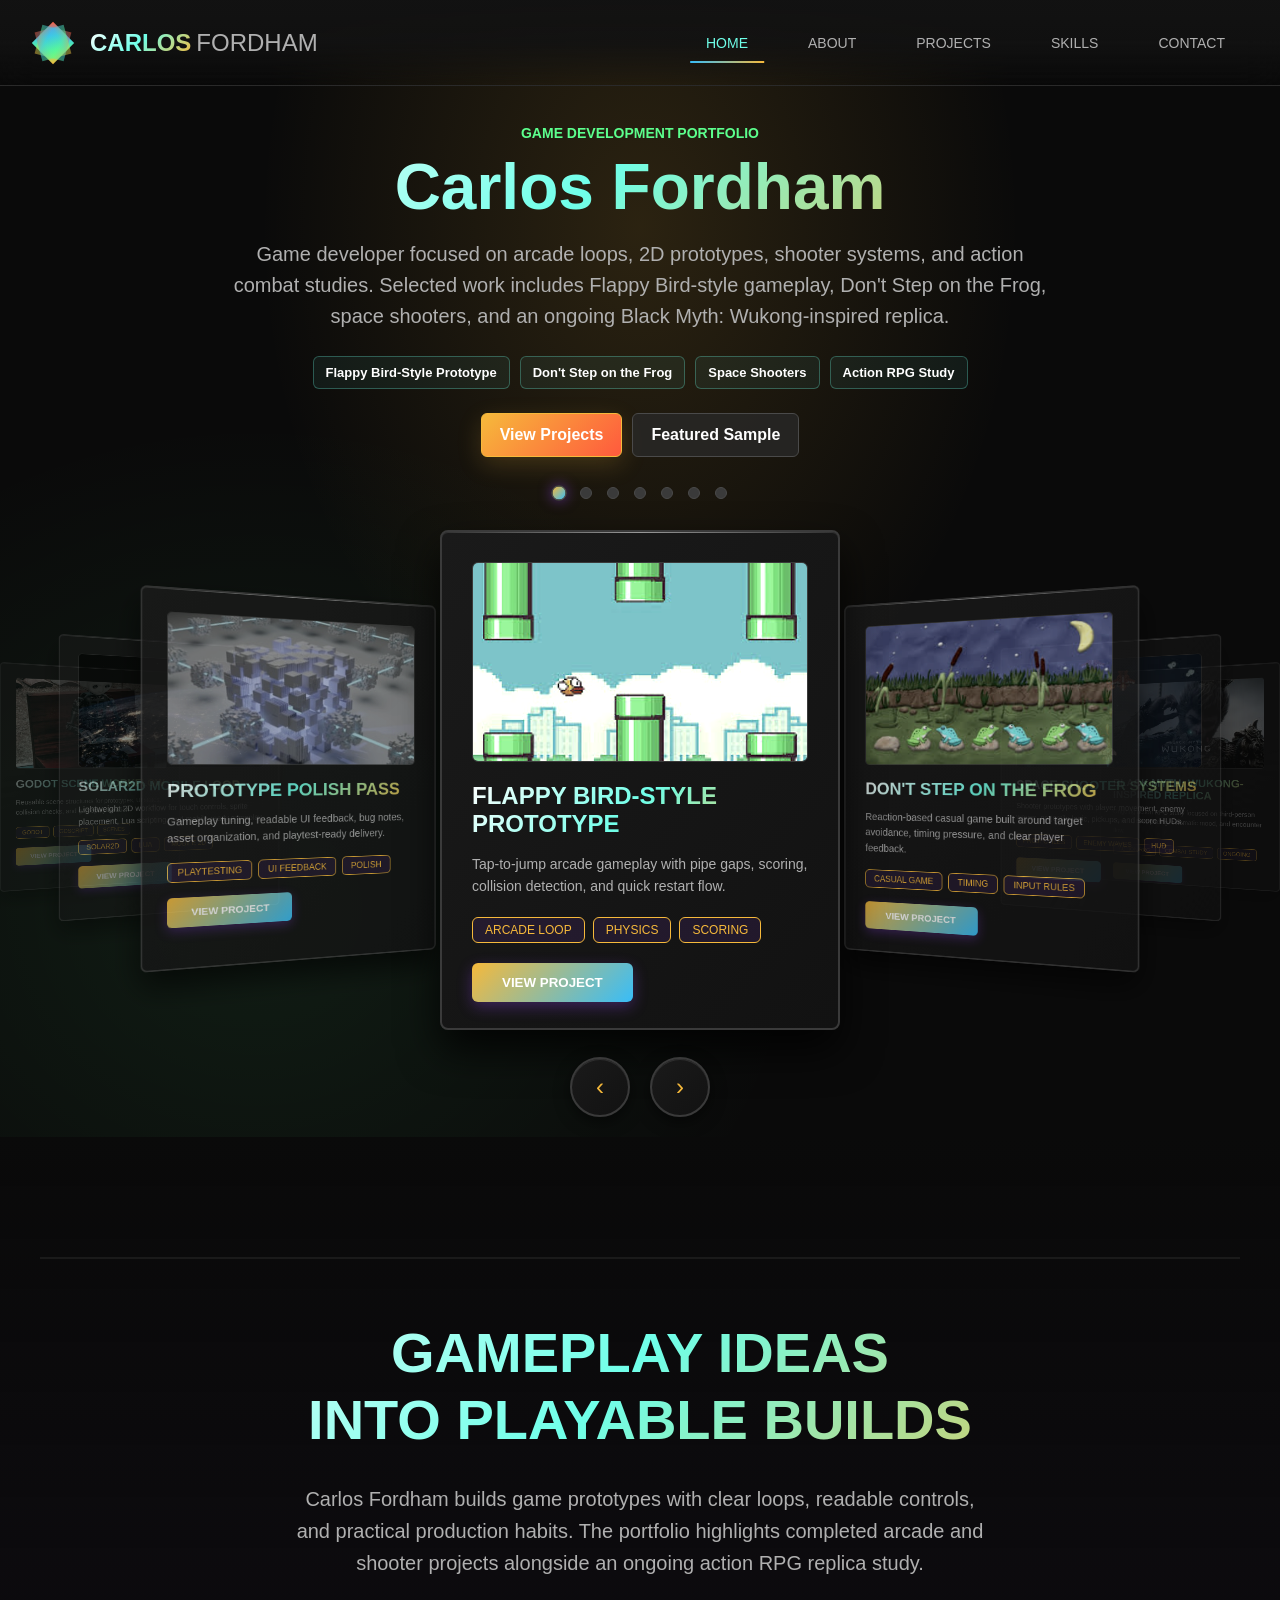
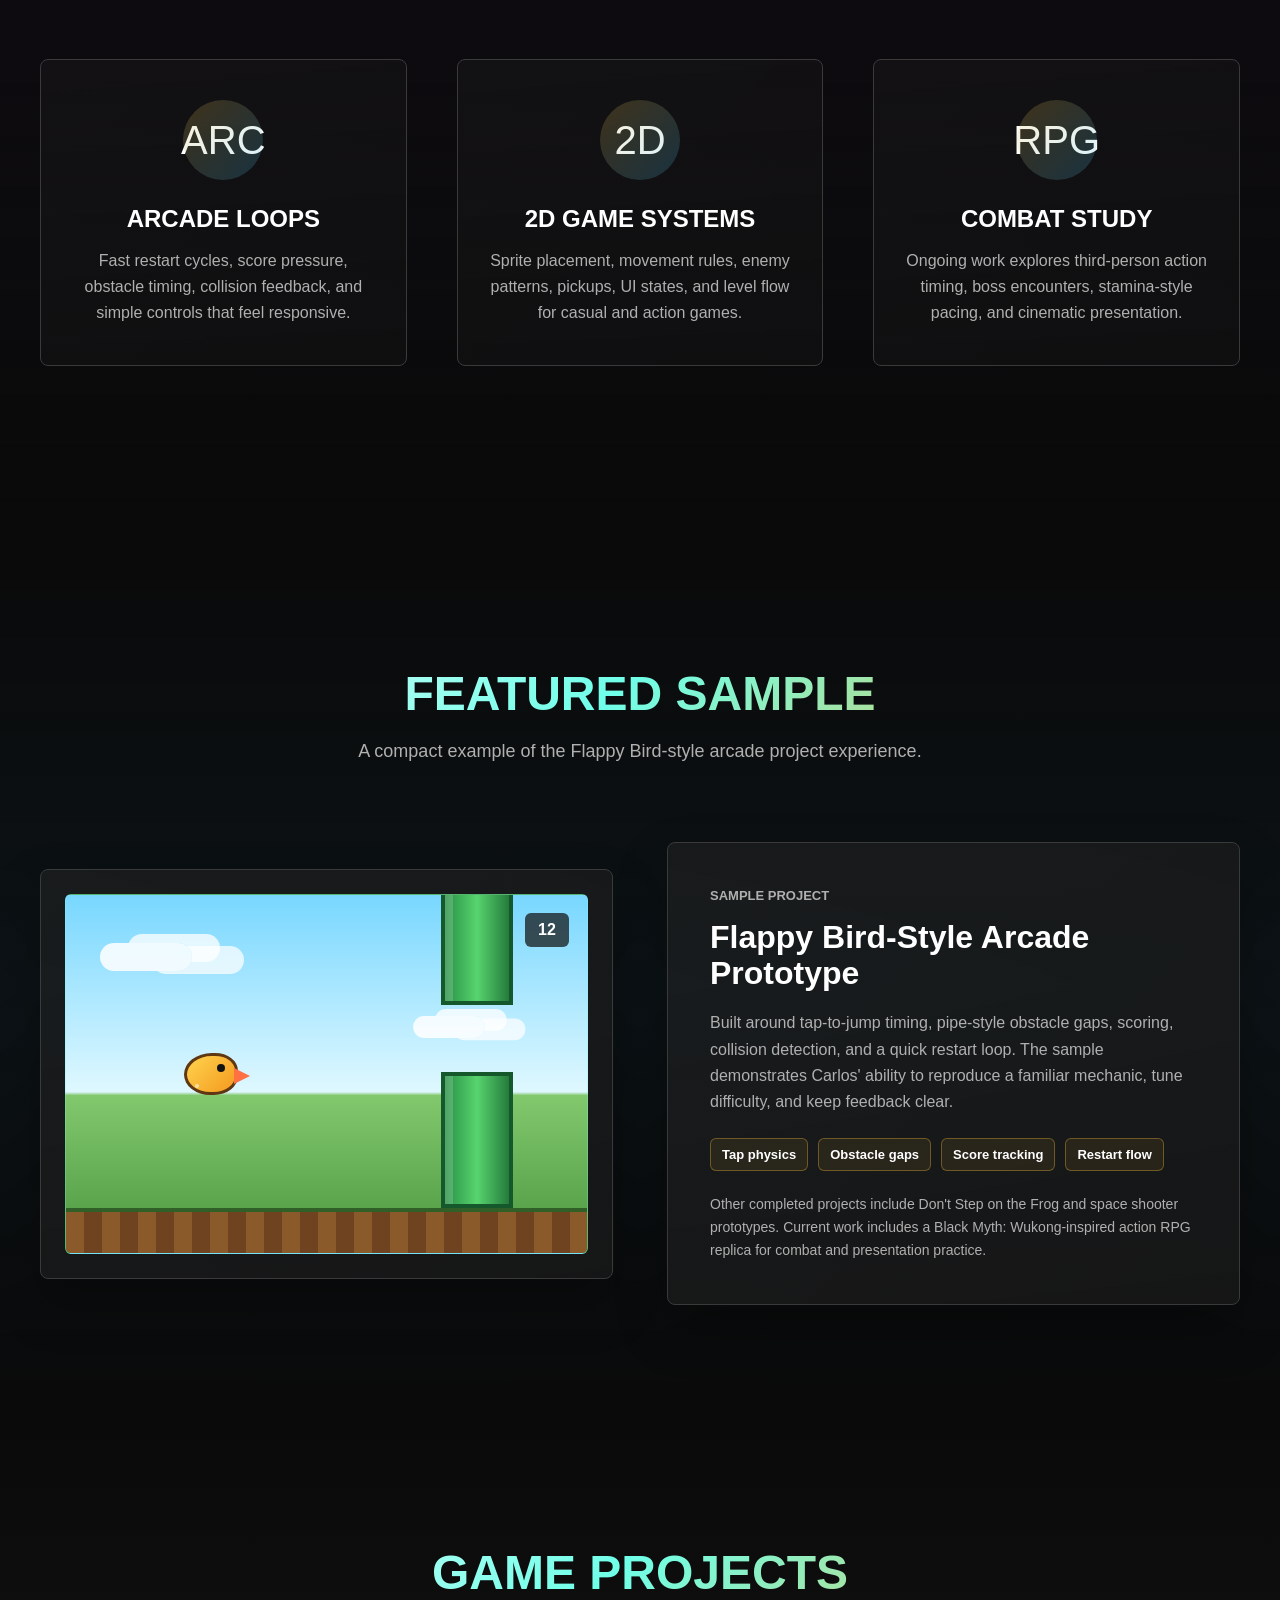
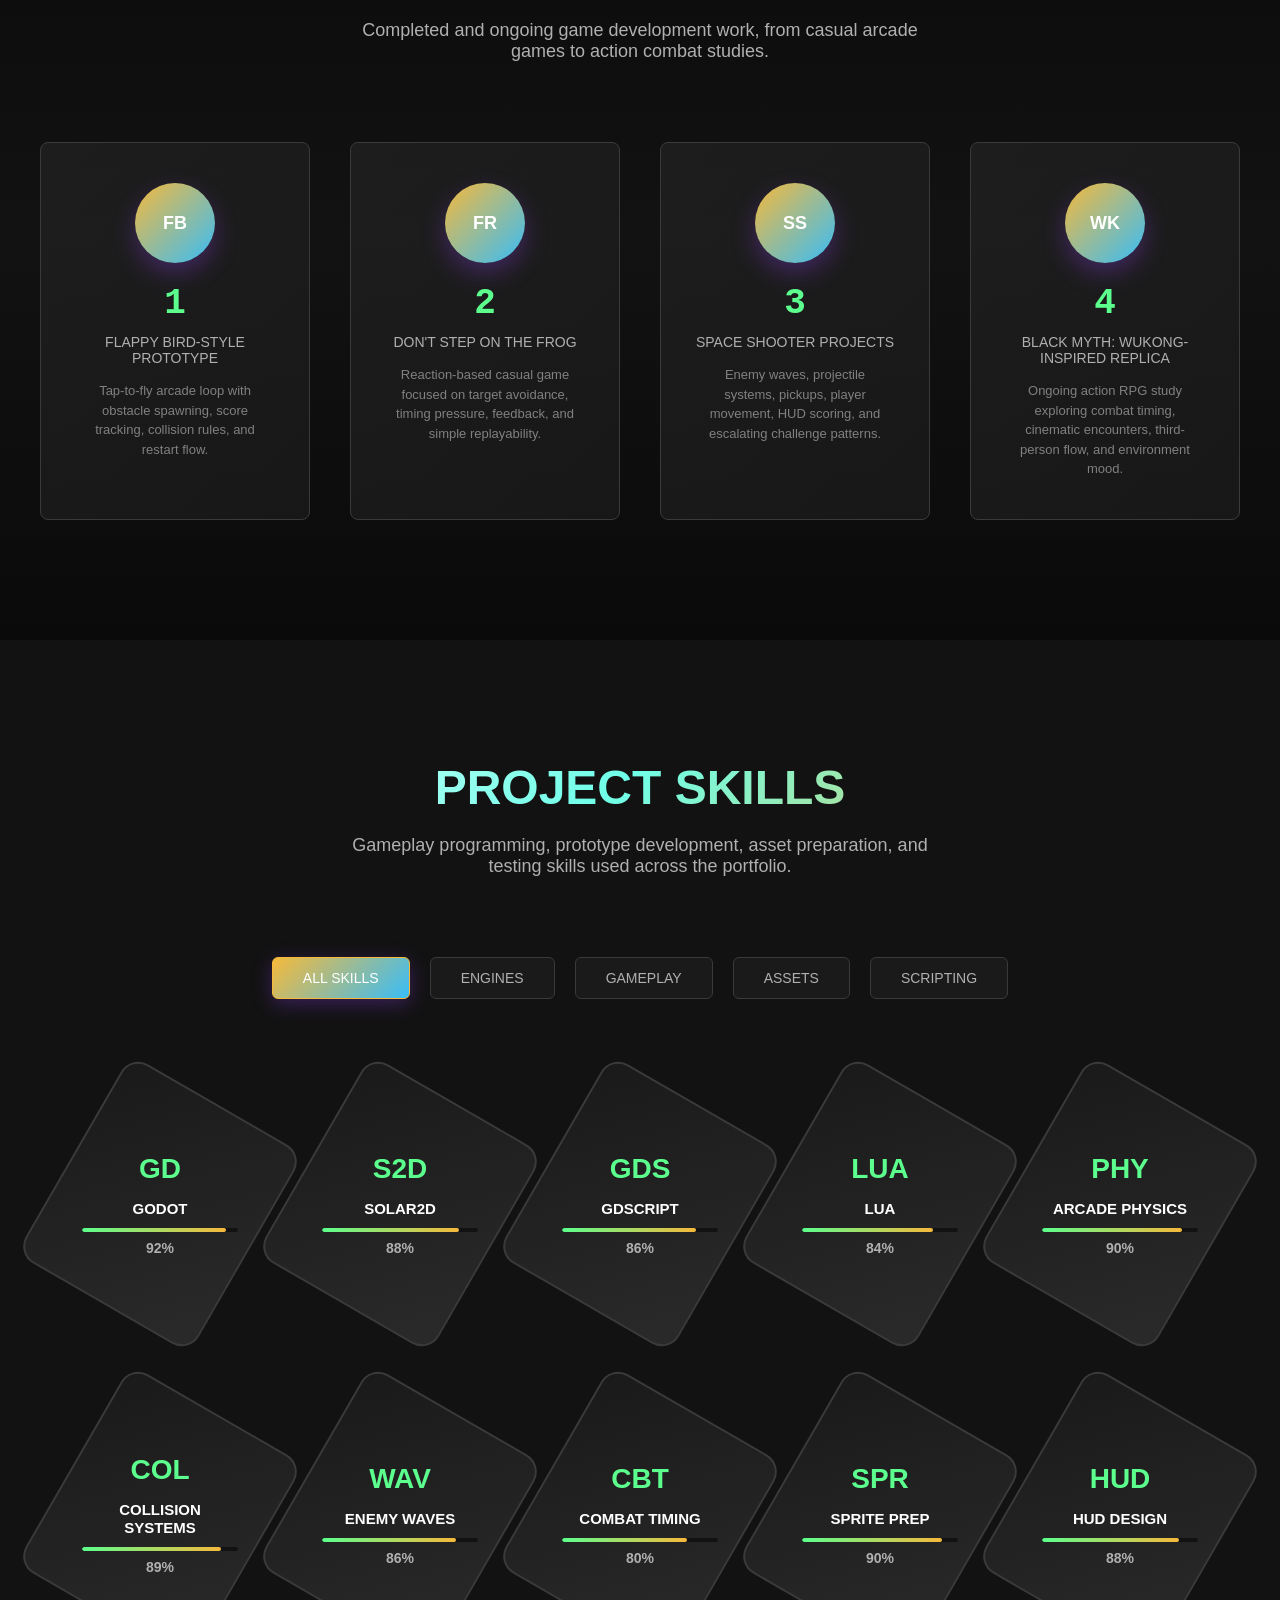
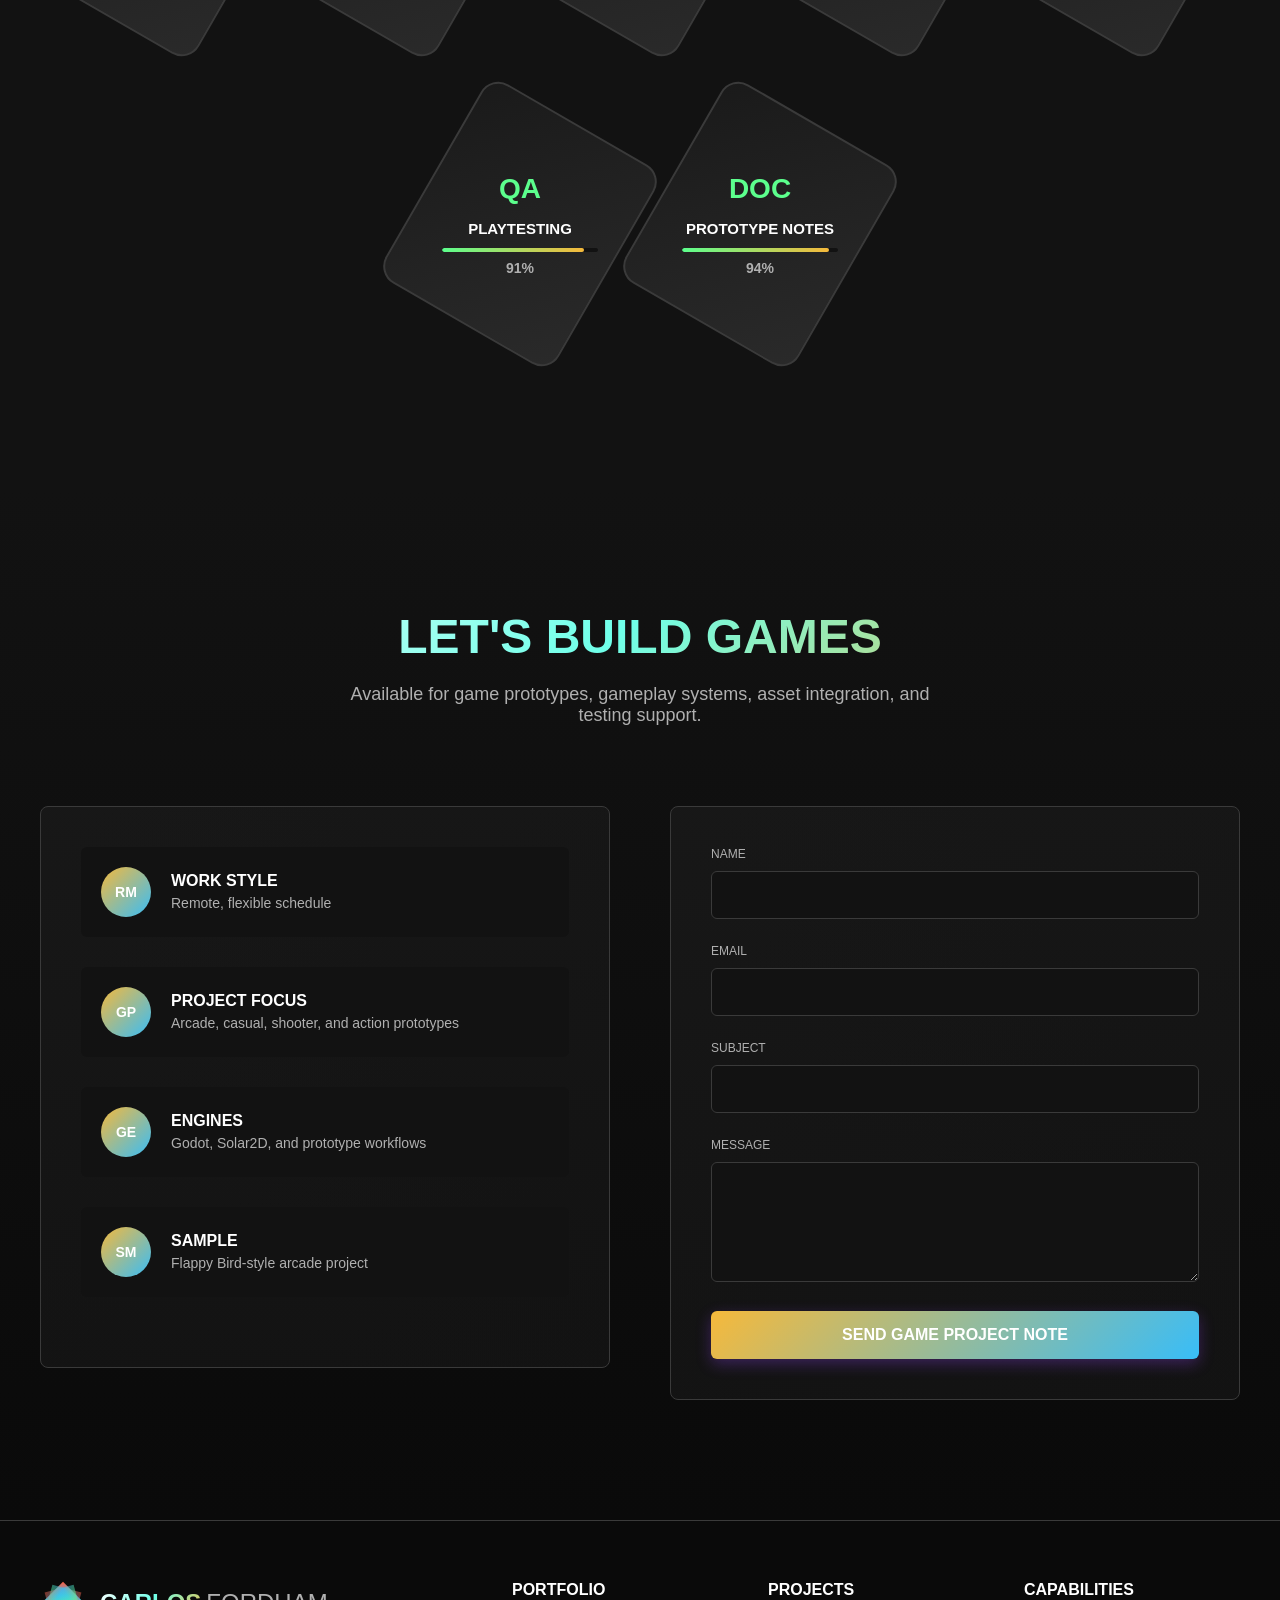
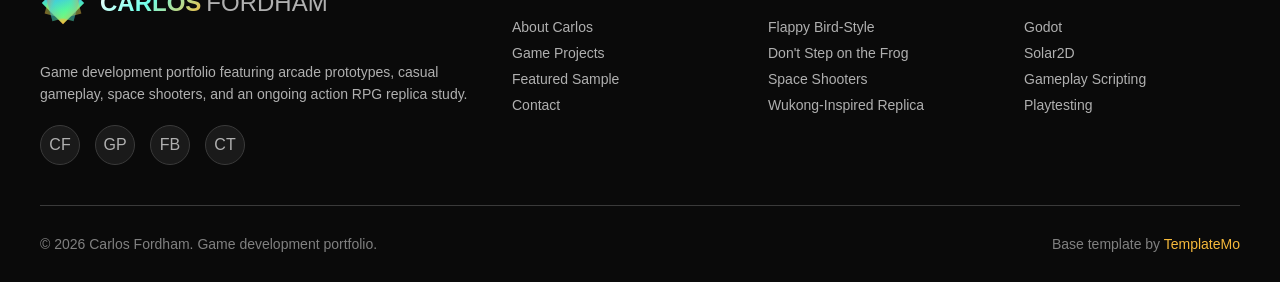
==== commit 93f1b6a2: "fixing the touchstone projects and making the portfolio for a general game development" ====
--- a/index.html
+++ b/index.html
@@ -43,8 +43,8 @@
             
             <ul class="nav-menu" id="navMenu">
                 <li><a href="#home" class="nav-link active">Home</a></li>
-                <li><a href="#about" class="nav-link">Fit</a></li>
-                <li><a href="#stats" class="nav-link">Workflow</a></li>
+                <li><a href="#about" class="nav-link">About</a></li>
+                <li><a href="#projects" class="nav-link">Projects</a></li>
                 <li><a href="#skills" class="nav-link">Skills</a></li>
                 <li><a href="#contact" class="nav-link">Contact</a></li>
             </ul>
@@ -60,21 +60,22 @@
     <!-- Hero Section with 3D Carousel -->
     <section class="hero" id="home">
         <div class="hero-intro">
-            <p class="hero-kicker">Project Touchstone Portfolio</p>
+            <p class="hero-kicker">Game Development Portfolio</p>
             <h1>Carlos Fordham</h1>
             <p class="hero-summary">
-                Game development and digital asset support for AI research workflows, with a focus on Godot,
-                Solar2D, rapid iteration, and remote collaboration.
+                Game developer focused on arcade loops, 2D prototypes, shooter systems, and action combat studies.
+                Selected work includes Flappy Bird-style gameplay, Don't Step on the Frog, space shooters, and an
+                ongoing Black Myth: Wukong-inspired replica.
             </p>
-            <div class="hero-tags" aria-label="Project strengths">
-                <span>Godot</span>
-                <span>Solar2D</span>
-                <span>Asset Refinement</span>
-                <span>AI Research Support</span>
+            <div class="hero-tags" aria-label="Portfolio highlights">
+                <span>Flappy Bird-Style Prototype</span>
+                <span>Don't Step on the Frog</span>
+                <span>Space Shooters</span>
+                <span>Action RPG Study</span>
             </div>
             <div class="hero-actions">
-                <a href="#about" class="hero-button hero-button-primary">Project Fit</a>
-                <a href="#skills" class="hero-button">Skill Map</a>
+                <a href="#projects" class="hero-button hero-button-primary">View Projects</a>
+                <a href="#sample" class="hero-button">Featured Sample</a>
             </div>
         </div>
 
@@ -94,46 +95,42 @@
         </div>
     </section>
 
-    <!-- Project Fit Section -->
+    <!-- About Section -->
     <section class="philosophy-section" id="about">
         <div class="philosophy-container">
             <div class="prism-line"></div>
             
             <h2 class="philosophy-headline">
-                Built For Game<br>Asset Research
+                Gameplay Ideas<br>Into Playable Builds
             </h2>
             
             <p class="philosophy-subheading">
-                Carlos Fordham brings practical game production thinking to Project Touchstone: structured
-                engine work, careful asset review, and clear documentation that helps research teams move
-                from rough ideas to usable digital content.
+                Carlos Fordham builds game prototypes with clear loops, readable controls, and practical production habits.
+                The portfolio highlights completed arcade and shooter projects alongside an ongoing action RPG replica study.
             </p>
             
             <div class="philosophy-pillars">
                 <div class="pillar">
-                    <div class="pillar-icon">GD</div>
-                    <h3 class="pillar-title">Engine Fluency</h3>
+                    <div class="pillar-icon">ARC</div>
+                    <h3 class="pillar-title">Arcade Loops</h3>
                     <p class="pillar-description">
-                        Comfortable shaping gameplay scenes, UI flows, exported builds, and reusable project
-                        structures in tools such as Godot and Solar2D.
+                        Fast restart cycles, score pressure, obstacle timing, collision feedback, and simple controls that feel responsive.
                     </p>
                 </div>
                 
                 <div class="pillar">
                     <div class="pillar-icon">2D</div>
-                    <h3 class="pillar-title">Asset Discipline</h3>
+                    <h3 class="pillar-title">2D Game Systems</h3>
                     <p class="pillar-description">
-                        Detail-minded refinement for sprites, interface elements, animation sheets, naming
-                        conventions, and handoff-ready asset packages.
+                        Sprite placement, movement rules, enemy patterns, pickups, UI states, and level flow for casual and action games.
                     </p>
                 </div>
                 
                 <div class="pillar">
-                    <div class="pillar-icon">AI</div>
-                    <h3 class="pillar-title">Research Mindset</h3>
+                    <div class="pillar-icon">RPG</div>
+                    <h3 class="pillar-title">Combat Study</h3>
                     <p class="pillar-description">
-                        Patient, consistent review habits for AI research tasks: compare outputs, flag edge
-                        cases, document decisions, and iterate without losing context.
+                        Ongoing work explores third-person action timing, boss encounters, stamina-style pacing, and cinematic presentation.
                     </p>
                 </div>
             </div>
@@ -144,40 +141,81 @@
         </div>
     </section>
 
-    <!-- Stats Section with Content -->
-    <section class="stats-section" id="stats">
+    <!-- Featured Sample Section -->
+    <section class="sample-section" id="sample">
         <div class="section-header">
-            <h2 class="section-title">Touchstone Workflow</h2>
-            <p class="section-subtitle">A practical operating style for remote game production and AI asset evaluation.</p>
+            <h2 class="section-title">Featured Sample</h2>
+            <p class="section-subtitle">A compact example of the Flappy Bird-style arcade project experience.</p>
+        </div>
+
+        <div class="sample-container">
+            <div class="sample-preview" aria-label="Flappy Bird-style sample preview">
+                <div class="sample-sky">
+                    <div class="sample-cloud cloud-one"></div>
+                    <div class="sample-cloud cloud-two"></div>
+                    <div class="sample-pipe pipe-top"></div>
+                    <div class="sample-pipe pipe-bottom"></div>
+                    <div class="sample-bird"></div>
+                    <div class="sample-ground"></div>
+                    <div class="sample-score">12</div>
+                </div>
+            </div>
+
+            <div class="sample-details">
+                <p class="sample-label">Sample Project</p>
+                <h3>Flappy Bird-Style Arcade Prototype</h3>
+                <p>
+                    Built around tap-to-jump timing, pipe-style obstacle gaps, scoring, collision detection, and a quick restart loop.
+                    The sample demonstrates Carlos' ability to reproduce a familiar mechanic, tune difficulty, and keep feedback clear.
+                </p>
+                <div class="sample-points">
+                    <span>Tap physics</span>
+                    <span>Obstacle gaps</span>
+                    <span>Score tracking</span>
+                    <span>Restart flow</span>
+                </div>
+                <p class="sample-note">
+                    Other completed projects include Don't Step on the Frog and space shooter prototypes. Current work includes a
+                    Black Myth: Wukong-inspired action RPG replica for combat and presentation practice.
+                </p>
+            </div>
+        </div>
+    </section>
+
+    <!-- Projects Section -->
+    <section class="stats-section" id="projects">
+        <div class="section-header">
+            <h2 class="section-title">Game Projects</h2>
+            <p class="section-subtitle">Completed and ongoing game development work, from casual arcade games to action combat studies.</p>
         </div>
         
         <div class="stats-grid">
-            <div class="stat-card">
-                <div class="stat-icon">2</div>
+            <div class="stat-card project-card">
+                <div class="stat-icon">FB</div>
+                <div class="stat-number" data-target="1">0</div>
+                <div class="stat-label">Flappy Bird-Style Prototype</div>
+                <p class="stat-description">Tap-to-fly arcade loop with obstacle spawning, score tracking, collision rules, and restart flow.</p>
+            </div>
+            
+            <div class="stat-card project-card">
+                <div class="stat-icon">FR</div>
                 <div class="stat-number" data-target="2">0</div>
-                <div class="stat-label">Target Engines</div>
-                <p class="stat-description">Godot and Solar2D-ready workflows for building, tuning, and packaging interactive digital assets.</p>
-            </div>
-            
-            <div class="stat-card">
-                <div class="stat-icon">4</div>
+                <div class="stat-label">Don't Step on the Frog</div>
+                <p class="stat-description">Reaction-based casual game focused on target avoidance, timing pressure, feedback, and simple replayability.</p>
+            </div>
+            
+            <div class="stat-card project-card">
+                <div class="stat-icon">SS</div>
+                <div class="stat-number" data-target="3">0</div>
+                <div class="stat-label">Space Shooter Projects</div>
+                <p class="stat-description">Enemy waves, projectile systems, pickups, player movement, HUD scoring, and escalating challenge patterns.</p>
+            </div>
+            
+            <div class="stat-card project-card">
+                <div class="stat-icon">WK</div>
                 <div class="stat-number" data-target="4">0</div>
-                <div class="stat-label">Asset Pipelines</div>
-                <p class="stat-description">Sprites, UI, scene layouts, and animation-ready exports organized for fast review cycles.</p>
-            </div>
-            
-            <div class="stat-card">
-                <div class="stat-icon">3</div>
-                <div class="stat-number" data-target="3">0</div>
-                <div class="stat-label">QA Passes</div>
-                <p class="stat-description">Functional checks, visual consistency review, and documentation before each delivery.</p>
-            </div>
-            
-            <div class="stat-card">
-                <div class="stat-icon">100</div>
-                <div class="stat-number" data-target="100">0</div>
-                <div class="stat-label">Remote Ready %</div>
-                <p class="stat-description">Built for asynchronous updates, clean file handoffs, and schedule-flexible production work.</p>
+                <div class="stat-label">Black Myth: Wukong-Inspired Replica</div>
+                <p class="stat-description">Ongoing action RPG study exploring combat timing, cinematic encounters, third-person flow, and environment mood.</p>
             </div>
         </div>
     </section>
@@ -187,15 +225,15 @@
         <div class="skills-container">
             <div class="section-header">
                 <h2 class="section-title">Project Skills</h2>
-                <p class="section-subtitle">Game development, asset preparation, and research support capabilities aligned to Touchstone.</p>
+                <p class="section-subtitle">Gameplay programming, prototype development, asset preparation, and testing skills used across the portfolio.</p>
             </div>
             
             <div class="skill-categories">
                 <div class="category-tab active" data-category="all">All Skills</div>
                 <div class="category-tab" data-category="engine">Engines</div>
+                <div class="category-tab" data-category="gameplay">Gameplay</div>
                 <div class="category-tab" data-category="asset">Assets</div>
                 <div class="category-tab" data-category="scripting">Scripting</div>
-                <div class="category-tab" data-category="research">Research</div>
             </div>
 
             <div class="skills-hexagon-grid" id="skillsGrid">
@@ -207,25 +245,25 @@
     <!-- Contact Section -->
     <section class="contact-section" id="contact">
         <div class="section-header">
-            <h2 class="section-title">Project Availability</h2>
-            <p class="section-subtitle">Ready for remote game asset work, engine tasks, and AI research support.</p>
+            <h2 class="section-title">Let's Build Games</h2>
+            <p class="section-subtitle">Available for game prototypes, gameplay systems, asset integration, and testing support.</p>
         </div>
         
         <div class="contact-container">
             <div class="contact-info">
                 <a href="#contact" class="info-item">
-                    <div class="info-icon">US</div>
+                    <div class="info-icon">RM</div>
                     <div class="info-text">
                         <h4>Work Style</h4>
                         <p>Remote, flexible schedule</p>
                     </div>
                 </a>
                 
-                <a href="#contact" class="info-item">
-                    <div class="info-icon">PT</div>
+                <a href="#projects" class="info-item">
+                    <div class="info-icon">GP</div>
                     <div class="info-text">
                         <h4>Project Focus</h4>
-                        <p>Project Touchstone interest</p>
+                        <p>Arcade, casual, shooter, and action prototypes</p>
                     </div>
                 </a>
                 
@@ -233,15 +271,15 @@
                     <div class="info-icon">GE</div>
                     <div class="info-text">
                         <h4>Engines</h4>
-                        <p>Godot and Solar2D</p>
+                        <p>Godot, Solar2D, and prototype workflows</p>
                     </div>
                 </a>
                 
-                <a href="#about" class="info-item">
-                    <div class="info-icon">AI</div>
+                <a href="#sample" class="info-item">
+                    <div class="info-icon">SM</div>
                     <div class="info-text">
-                        <h4>Research Support</h4>
-                        <p>Asset review and documentation</p>
+                        <h4>Sample</h4>
+                        <p>Flappy Bird-style arcade project</p>
                     </div>
                 </a>
             </div>
@@ -267,7 +305,7 @@
                     <textarea id="message" name="message" required></textarea>
                 </div>
                 
-                <button type="submit" class="submit-btn">Send Project Note</button>
+                <button type="submit" class="submit-btn">Send Game Project Note</button>
             </form>
         </div>
     </section>
@@ -288,24 +326,34 @@
                     </span>
                 </div>
                 <p class="footer-description">
-                    Game development portfolio tailored for Project Touchstone, with emphasis on asset refinement,
-                    engine fluency, and AI research collaboration.
+                    Game development portfolio featuring arcade prototypes, casual gameplay, space shooters,
+                    and an ongoing action RPG replica study.
                 </p>
                 <div class="footer-social">
-                    <a href="#home" class="social-icon">PF</a>
-                    <a href="#about" class="social-icon">GD</a>
-                    <a href="#skills" class="social-icon">2D</a>
-                    <a href="#contact" class="social-icon">AI</a>
+                    <a href="#home" class="social-icon">CF</a>
+                    <a href="#projects" class="social-icon">GP</a>
+                    <a href="#sample" class="social-icon">FB</a>
+                    <a href="#contact" class="social-icon">CT</a>
                 </div>
             </div>
             
             <div class="footer-section">
-                <h4>Project Fit</h4>
+                <h4>Portfolio</h4>
                 <div class="footer-links">
-                    <a href="#about">Touchstone Alignment</a>
-                    <a href="#stats">Remote Workflow</a>
-                    <a href="#skills">Game Engines</a>
-                    <a href="#contact">Availability</a>
+                    <a href="#about">About Carlos</a>
+                    <a href="#projects">Game Projects</a>
+                    <a href="#sample">Featured Sample</a>
+                    <a href="#contact">Contact</a>
+                </div>
+            </div>
+            
+            <div class="footer-section">
+                <h4>Projects</h4>
+                <div class="footer-links">
+                    <a href="#projects">Flappy Bird-Style</a>
+                    <a href="#projects">Don't Step on the Frog</a>
+                    <a href="#projects">Space Shooters</a>
+                    <a href="#projects">Wukong-Inspired Replica</a>
                 </div>
             </div>
             
@@ -314,25 +362,15 @@
                 <div class="footer-links">
                     <a href="#skills">Godot</a>
                     <a href="#skills">Solar2D</a>
-                    <a href="#skills">Asset Prep</a>
-                    <a href="#skills">QA Notes</a>
-                </div>
-            </div>
-            
-            <div class="footer-section">
-                <h4>Portfolio</h4>
-                <div class="footer-links">
-                    <a href="#home">Work Samples</a>
-                    <a href="#about">Approach</a>
-                    <a href="#stats">Process</a>
-                    <a href="#contact">Contact</a>
+                    <a href="#skills">Gameplay Scripting</a>
+                    <a href="#skills">Playtesting</a>
                 </div>
             </div>
         </div>
         
         <div class="footer-bottom">
             <div class="copyright">
-                &copy; 2026 Carlos Fordham. Portfolio for Project Touchstone consideration.
+                &copy; 2026 Carlos Fordham. Game development portfolio.
             </div>
             <div class="footer-credits">
                 Base template by <a href="https://templatemo.com" rel="nofollow" target="_blank">TemplateMo</a>
--- a/templatemo-prism-flux.css
+++ b/templatemo-prism-flux.css
@@ -1621,7 +1621,7 @@
 		text-align: center;
 	}
 }
-/* Project Touchstone portfolio refinements */
+/* Game portfolio refinements */
 * {
 	letter-spacing: 0 !important;
 }
@@ -1638,7 +1638,7 @@
 }
 
 .hero-intro {
-	width: min(920px, 100%);
+	width: min(980px, 100%);
 	text-align: center;
 	position: relative;
 	z-index: 20;
@@ -1667,7 +1667,7 @@
 	color: var(--text-secondary);
 	font-size: 20px;
 	line-height: 1.55;
-	max-width: 760px;
+	max-width: 830px;
 	margin: 0 auto 24px;
 }
 
@@ -1719,6 +1719,199 @@
 
 .carousel-indicators {
 	top: 0;
+}
+
+.sample-section {
+	padding: 120px 30px;
+	background: linear-gradient(180deg, var(--primary-black) 0%, rgba(56, 189, 248, 0.05) 50%, var(--primary-black) 100%);
+	position: relative;
+	overflow: hidden;
+}
+
+.sample-container {
+	max-width: 1200px;
+	margin: 0 auto;
+	display: grid;
+	grid-template-columns: minmax(320px, 1fr) minmax(320px, 1fr);
+	gap: 54px;
+	align-items: center;
+}
+
+.sample-preview,
+.sample-details {
+	border: 1px solid var(--metal-dark);
+	border-radius: 8px;
+	background: linear-gradient(135deg, rgba(42, 42, 42, 0.42), rgba(26, 26, 26, 0.72));
+	box-shadow: 0 24px 50px rgba(0, 0, 0, 0.28);
+}
+
+.sample-preview {
+	padding: 24px;
+}
+
+.sample-sky {
+	position: relative;
+	min-height: 360px;
+	border: 1px solid rgba(111, 255, 233, 0.28);
+	border-radius: 6px;
+	overflow: hidden;
+	background: linear-gradient(180deg, #78d7ff 0%, #dff8ff 55%, #82c86d 56%, #4a963f 100%);
+}
+
+.sample-cloud {
+	position: absolute;
+	width: 92px;
+	height: 28px;
+	border-radius: 999px;
+	background: rgba(255, 255, 255, 0.86);
+	box-shadow: 28px -9px 0 rgba(255, 255, 255, 0.76), 52px 3px 0 rgba(255, 255, 255, 0.72);
+}
+
+.cloud-one {
+	top: 48px;
+	left: 34px;
+}
+
+.cloud-two {
+	top: 118px;
+	right: 92px;
+	transform: scale(0.78);
+}
+
+.sample-pipe {
+	position: absolute;
+	right: 74px;
+	width: 72px;
+	background: linear-gradient(90deg, #288f45, #58d46e, #247b3c);
+	border: 4px solid #14582b;
+	box-shadow: inset 8px 0 0 rgba(255, 255, 255, 0.18);
+}
+
+.pipe-top {
+	top: -8px;
+	height: 118px;
+}
+
+.pipe-bottom {
+	bottom: 45px;
+	height: 136px;
+}
+
+.sample-bird {
+	position: absolute;
+	left: 118px;
+	top: 158px;
+	width: 54px;
+	height: 42px;
+	border-radius: 55% 45% 48% 52%;
+	background: linear-gradient(135deg, #ffd34d, #f49a20);
+	border: 3px solid #5f3712;
+	animation: sampleBob 1.25s ease-in-out infinite;
+}
+
+.sample-bird::before {
+	content: '';
+	position: absolute;
+	right: -15px;
+	top: 12px;
+	border-left: 16px solid #ff7043;
+	border-top: 8px solid transparent;
+	border-bottom: 8px solid transparent;
+}
+
+.sample-bird::after {
+	content: '';
+	position: absolute;
+	right: 10px;
+	top: 8px;
+	width: 8px;
+	height: 8px;
+	border-radius: 50%;
+	background: #121212;
+	box-shadow: -24px 18px 0 -2px rgba(255, 255, 255, 0.55);
+}
+
+.sample-ground {
+	position: absolute;
+	left: 0;
+	right: 0;
+	bottom: 0;
+	height: 45px;
+	background: repeating-linear-gradient(90deg, #8b5a2b 0, #8b5a2b 18px, #6f431f 18px, #6f431f 36px);
+	border-top: 4px solid #305f28;
+}
+
+.sample-score {
+	position: absolute;
+	top: 18px;
+	right: 18px;
+	min-width: 44px;
+	padding: 8px 10px;
+	border-radius: 6px;
+	background: rgba(18, 18, 18, 0.72);
+	color: #fff;
+	font-weight: 900;
+	text-align: center;
+}
+
+@keyframes sampleBob {
+	0%, 100% {
+		transform: translateY(0) rotate(-4deg);
+	}
+
+	50% {
+		transform: translateY(-16px) rotate(4deg);
+	}
+}
+
+.sample-details {
+	padding: 42px;
+}
+
+.sample-label {
+	color: var(--accent-green);
+	font-size: 13px;
+	font-weight: 900;
+	text-transform: uppercase;
+	margin-bottom: 12px;
+}
+
+.sample-details h3 {
+	font-size: 32px;
+	line-height: 1.15;
+	margin-bottom: 18px;
+	color: var(--text-primary);
+}
+
+.sample-details p {
+	color: var(--text-secondary);
+	line-height: 1.65;
+}
+
+.sample-points {
+	display: flex;
+	flex-wrap: wrap;
+	gap: 10px;
+	margin: 22px 0;
+}
+
+.sample-points span {
+	padding: 8px 11px;
+	border-radius: 6px;
+	border: 1px solid rgba(246, 185, 59, 0.35);
+	background: rgba(246, 185, 59, 0.08);
+	color: var(--text-primary);
+	font-size: 13px;
+	font-weight: 800;
+}
+
+.sample-note {
+	font-size: 14px;
+}
+
+.project-card .stat-number {
+	font-size: 36px;
+	color: var(--accent-green);
 }
 
 .carousel-item .card,
@@ -1750,7 +1943,7 @@
 }
 
 .stat-icon {
-	font-size: 26px;
+	font-size: 18px;
 	font-weight: 900;
 }
 
@@ -1795,6 +1988,12 @@
 	background-clip: text;
 }
 
+@media (max-width: 1024px) {
+	.sample-container {
+		grid-template-columns: 1fr;
+	}
+}
+
 @media (max-width: 768px) {
 	.hero {
 		padding: 110px 16px 70px;
@@ -1822,4 +2021,24 @@
 	.logo-text {
 		font-size: 20px;
 	}
+
+	.sample-section {
+		padding: 90px 18px;
+	}
+
+	.sample-preview {
+		padding: 14px;
+	}
+
+	.sample-sky {
+		min-height: 300px;
+	}
+
+	.sample-details {
+		padding: 28px 22px;
+	}
+
+	.sample-details h3 {
+		font-size: 25px;
+	}
 }
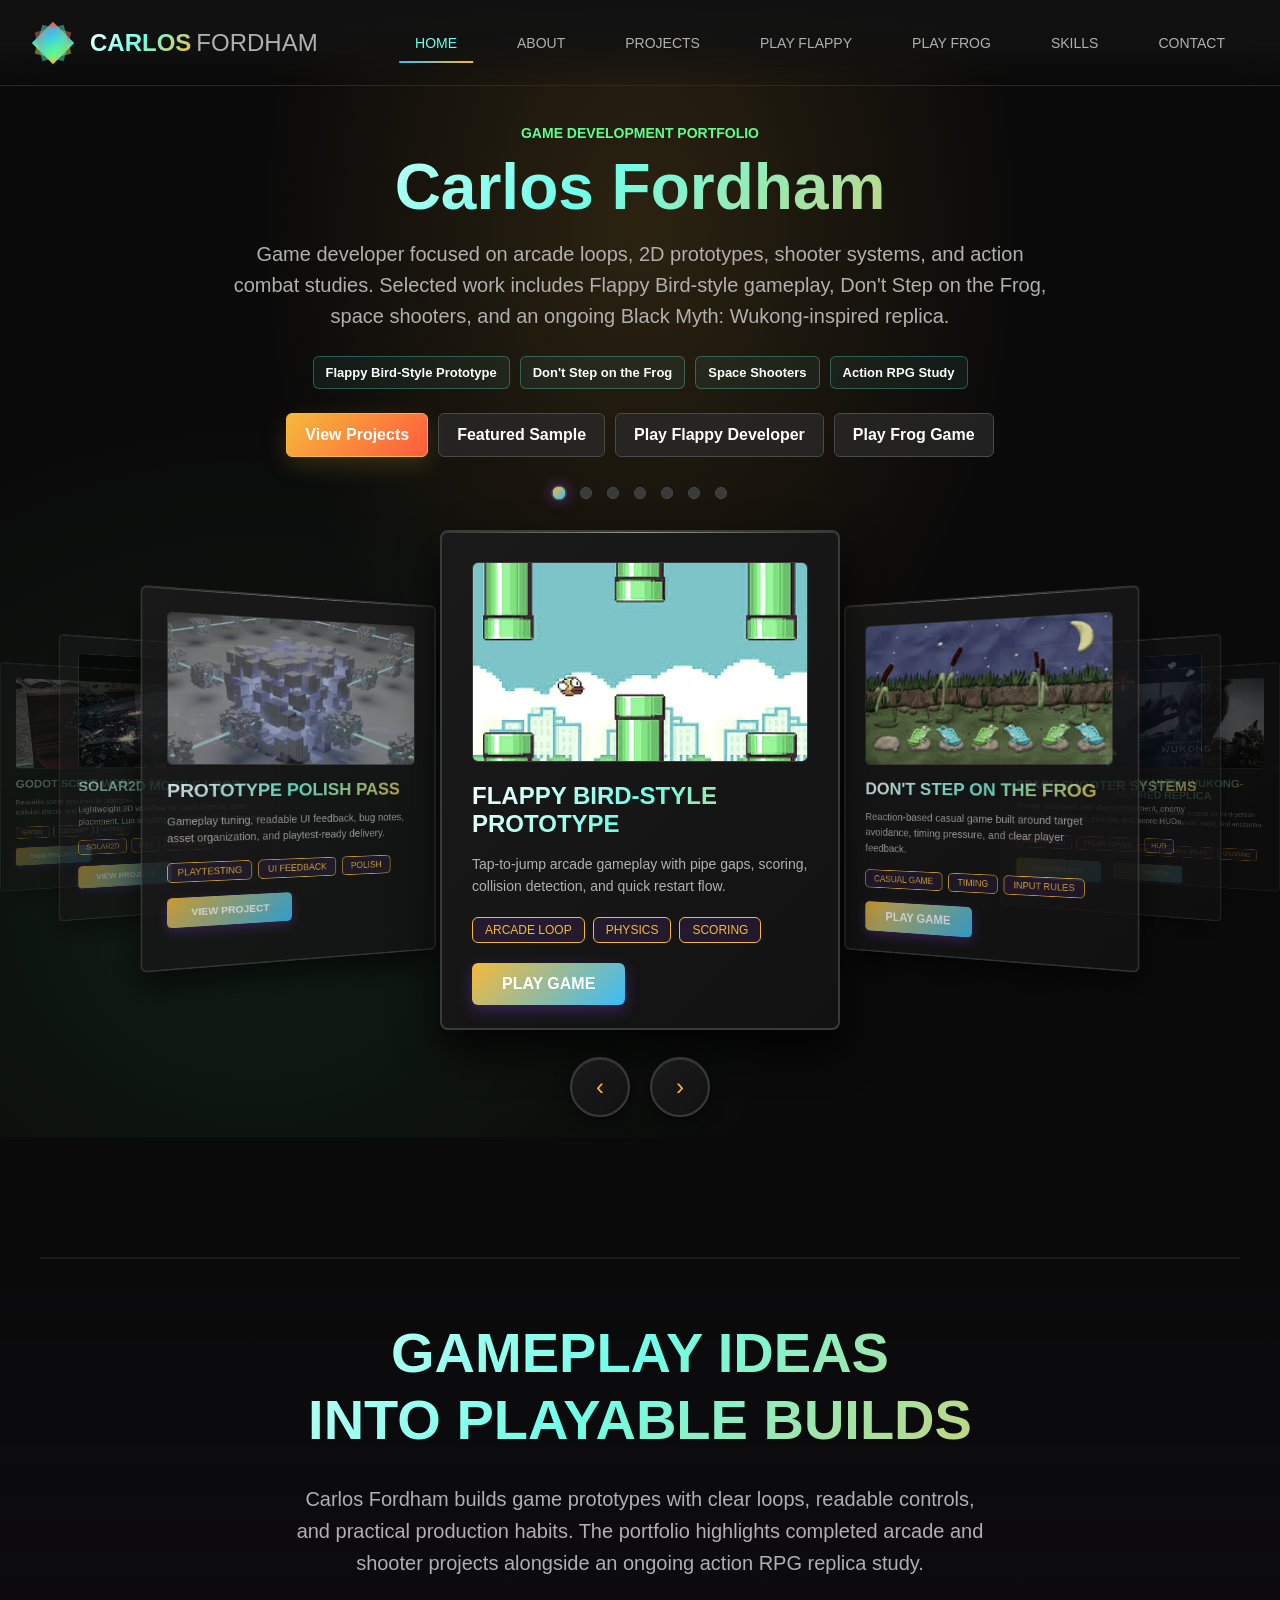
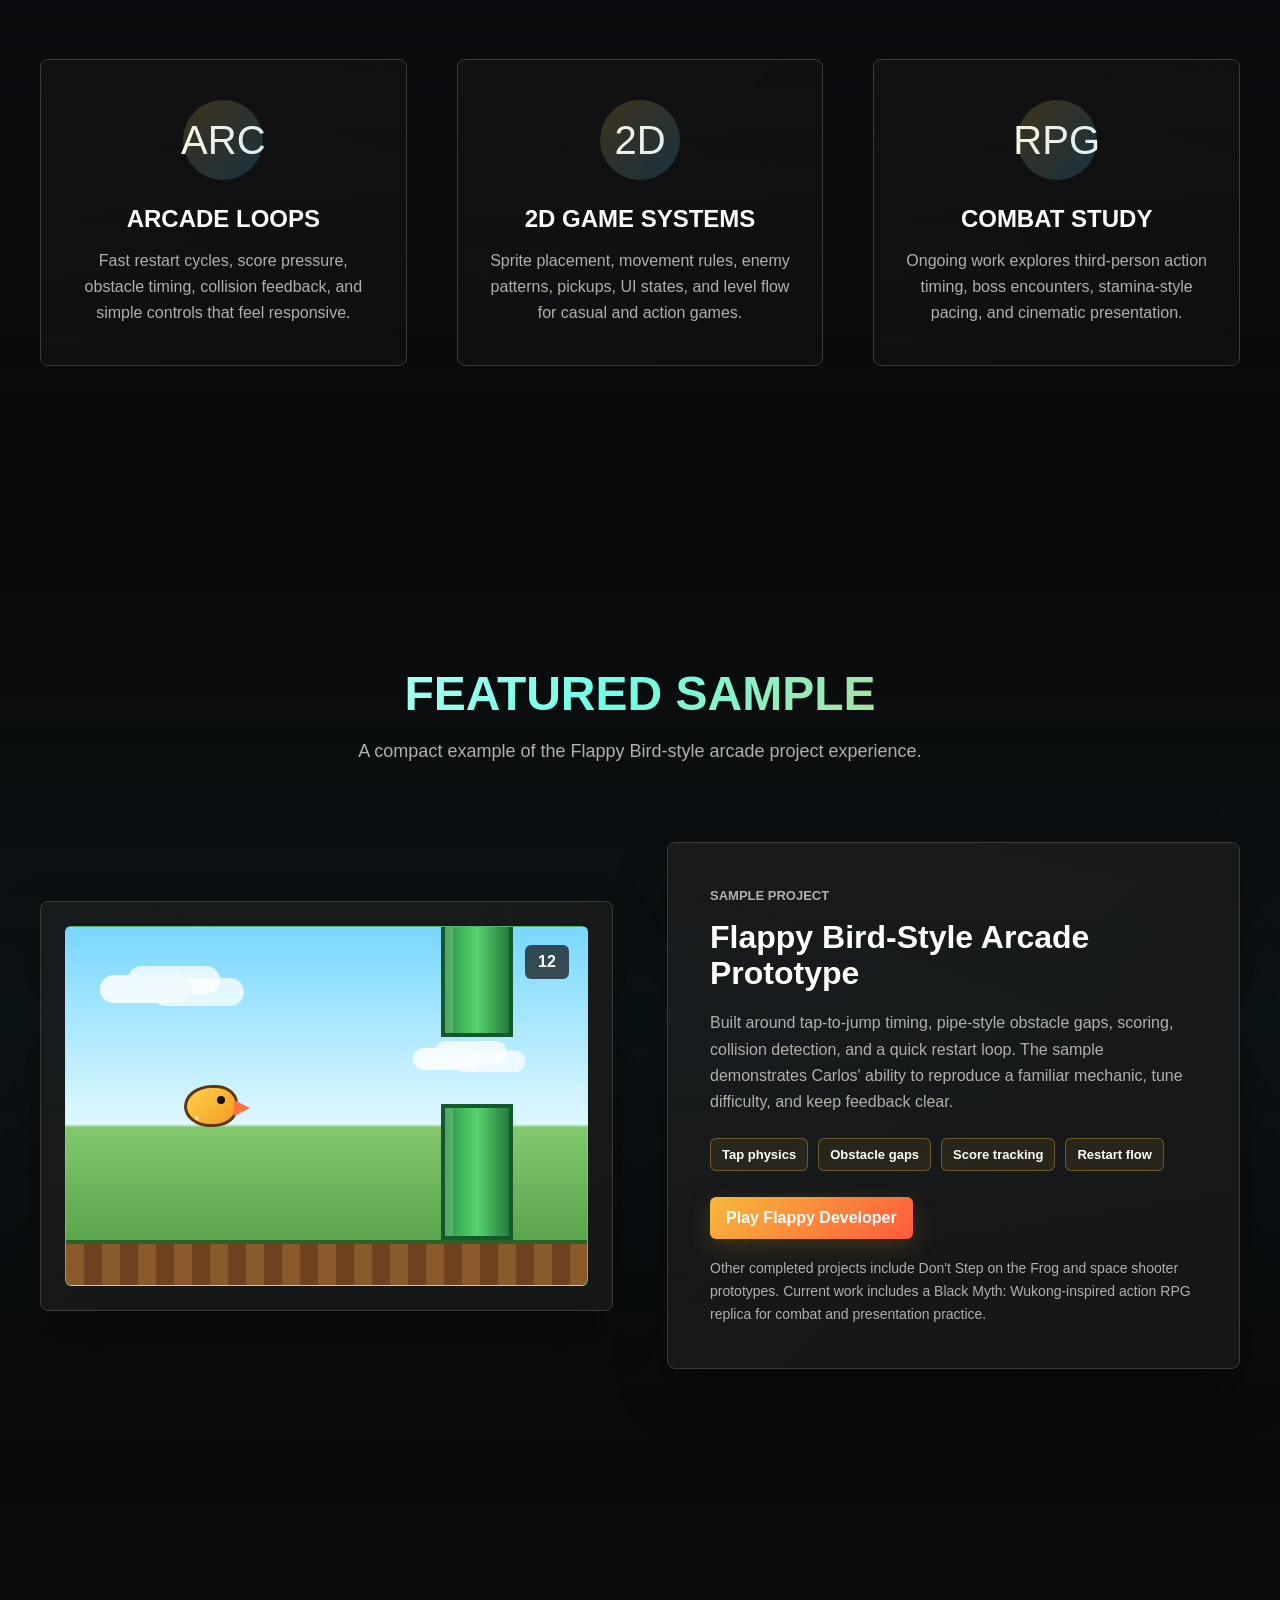
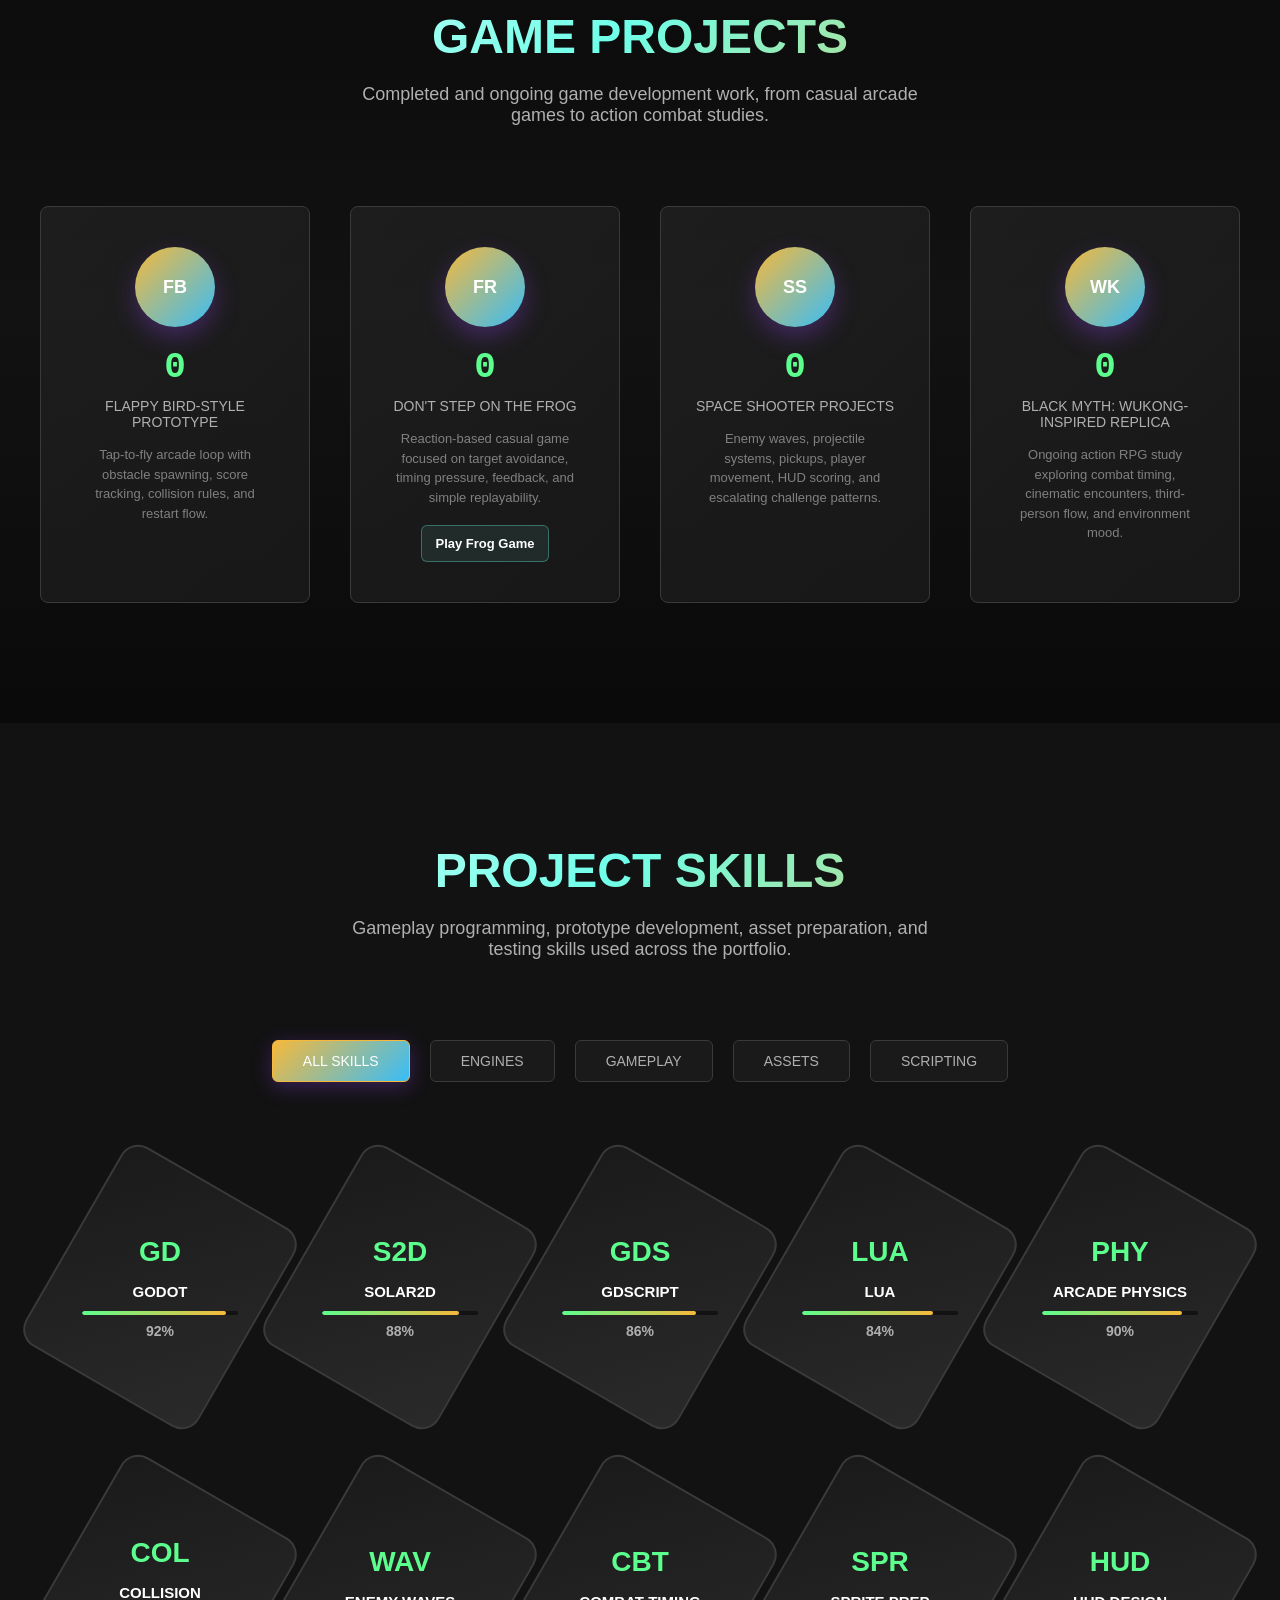
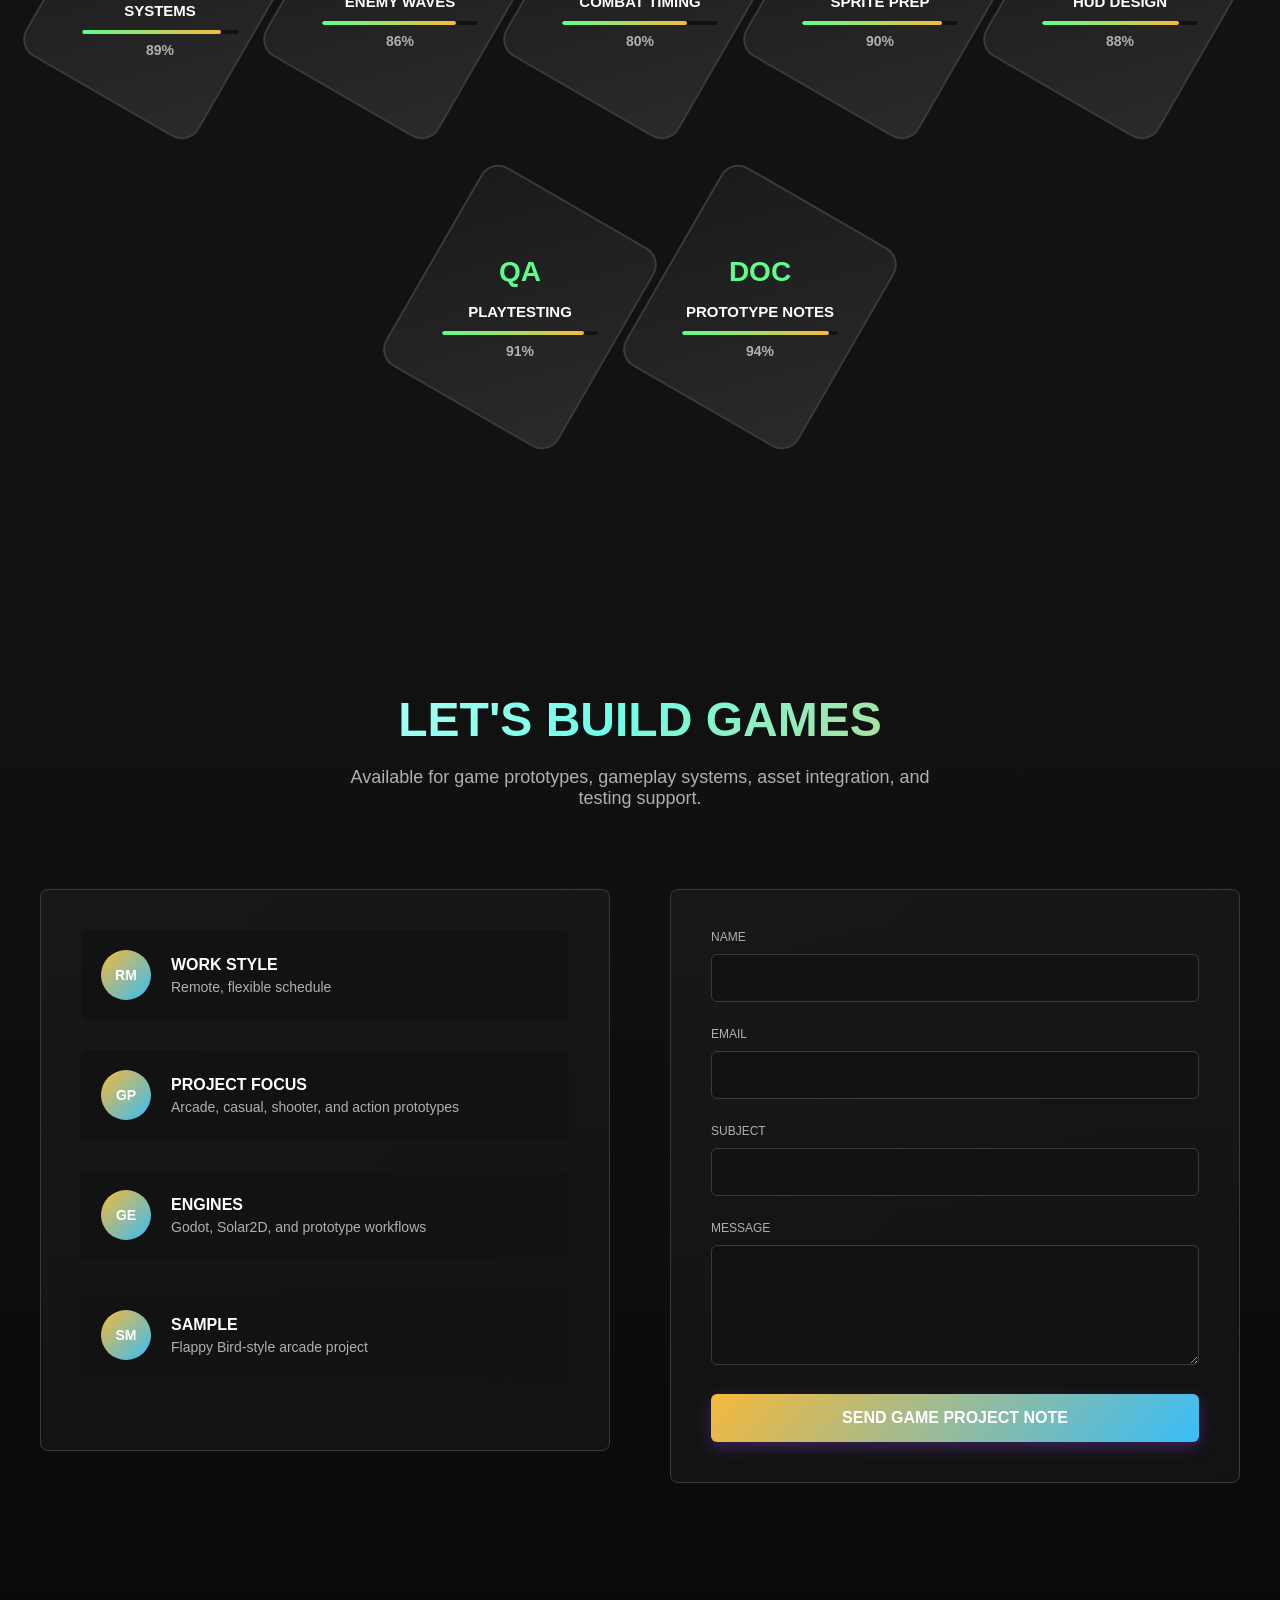
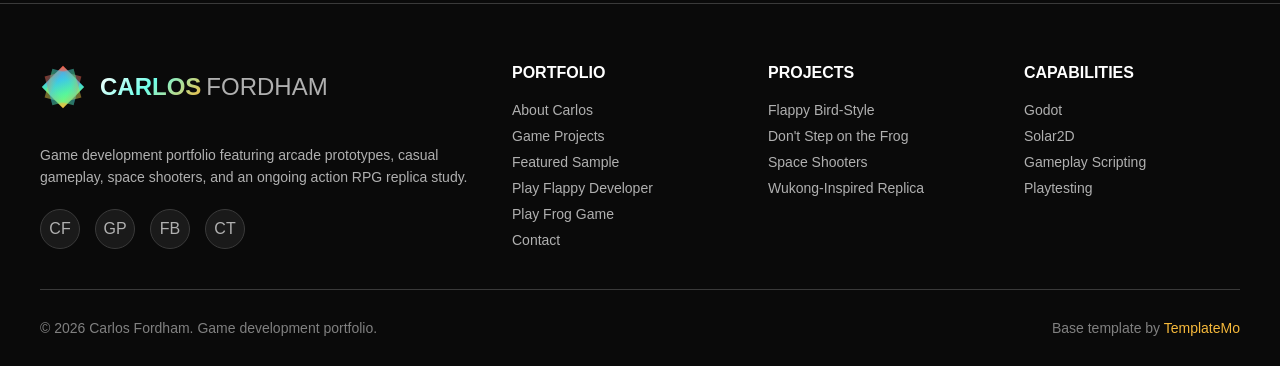
==== commit b6aefdbc: "adding flappy bird and frog game" ====
--- a/index.html
+++ b/index.html
@@ -45,6 +45,8 @@
                 <li><a href="#home" class="nav-link active">Home</a></li>
                 <li><a href="#about" class="nav-link">About</a></li>
                 <li><a href="#projects" class="nav-link">Projects</a></li>
+                <li><a href="games/flappy/" class="nav-link">Play Flappy</a></li>
+                <li><a href="games/dont-step-on-the-frog/" class="nav-link">Play Frog</a></li>
                 <li><a href="#skills" class="nav-link">Skills</a></li>
                 <li><a href="#contact" class="nav-link">Contact</a></li>
             </ul>
@@ -76,6 +78,8 @@
             <div class="hero-actions">
                 <a href="#projects" class="hero-button hero-button-primary">View Projects</a>
                 <a href="#sample" class="hero-button">Featured Sample</a>
+                <a href="games/flappy/" class="hero-button">Play Flappy Developer</a>
+                <a href="games/dont-step-on-the-frog/" class="hero-button">Play Frog Game</a>
             </div>
         </div>
 
@@ -174,6 +178,7 @@
                     <span>Score tracking</span>
                     <span>Restart flow</span>
                 </div>
+                <a href="games/flappy/" class="sample-play-link">Play Flappy Developer</a>
                 <p class="sample-note">
                     Other completed projects include Don't Step on the Frog and space shooter prototypes. Current work includes a
                     Black Myth: Wukong-inspired action RPG replica for combat and presentation practice.
@@ -202,6 +207,7 @@
                 <div class="stat-number" data-target="2">0</div>
                 <div class="stat-label">Don't Step on the Frog</div>
                 <p class="stat-description">Reaction-based casual game focused on target avoidance, timing pressure, feedback, and simple replayability.</p>
+                <a href="games/dont-step-on-the-frog/" class="project-play-link">Play Frog Game</a>
             </div>
             
             <div class="stat-card project-card">
@@ -332,7 +338,7 @@
                 <div class="footer-social">
                     <a href="#home" class="social-icon">CF</a>
                     <a href="#projects" class="social-icon">GP</a>
-                    <a href="#sample" class="social-icon">FB</a>
+                    <a href="games/flappy/" class="social-icon">FB</a>
                     <a href="#contact" class="social-icon">CT</a>
                 </div>
             </div>
@@ -343,6 +349,8 @@
                     <a href="#about">About Carlos</a>
                     <a href="#projects">Game Projects</a>
                     <a href="#sample">Featured Sample</a>
+                    <a href="games/flappy/">Play Flappy Developer</a>
+                    <a href="games/dont-step-on-the-frog/">Play Frog Game</a>
                     <a href="#contact">Contact</a>
                 </div>
             </div>
@@ -351,7 +359,7 @@
                 <h4>Projects</h4>
                 <div class="footer-links">
                     <a href="#projects">Flappy Bird-Style</a>
-                    <a href="#projects">Don't Step on the Frog</a>
+                    <a href="games/dont-step-on-the-frog/">Don't Step on the Frog</a>
                     <a href="#projects">Space Shooters</a>
                     <a href="#projects">Wukong-Inspired Replica</a>
                 </div>
--- a/templatemo-prism-flux.css
+++ b/templatemo-prism-flux.css
@@ -2041,4 +2041,41 @@
 	.sample-details h3 {
 		font-size: 25px;
 	}
+}
+.card-cta {
+	display: inline-block;
+	text-decoration: none;
+}
+
+.sample-play-link {
+	display: inline-block;
+	margin: 4px 0 18px;
+	padding: 12px 16px;
+	border-radius: 6px;
+	background: linear-gradient(135deg, var(--accent-purple), var(--accent-red));
+	color: var(--text-primary);
+	font-weight: 900;
+	text-decoration: none;
+	box-shadow: 0 8px 24px rgba(246, 185, 59, 0.18);
+}
+
+.sample-play-link:hover {
+	transform: translateY(-2px);
+}
+.project-play-link {
+	display: inline-block;
+	margin-top: 18px;
+	padding: 10px 14px;
+	border-radius: 6px;
+	background: rgba(111, 255, 233, 0.08);
+	border: 1px solid rgba(111, 255, 233, 0.32);
+	color: var(--text-primary);
+	font-size: 13px;
+	font-weight: 900;
+	text-decoration: none;
+}
+
+.project-play-link:hover {
+	background: linear-gradient(135deg, var(--accent-purple), var(--accent-red));
+	border-color: var(--accent-purple);
 }
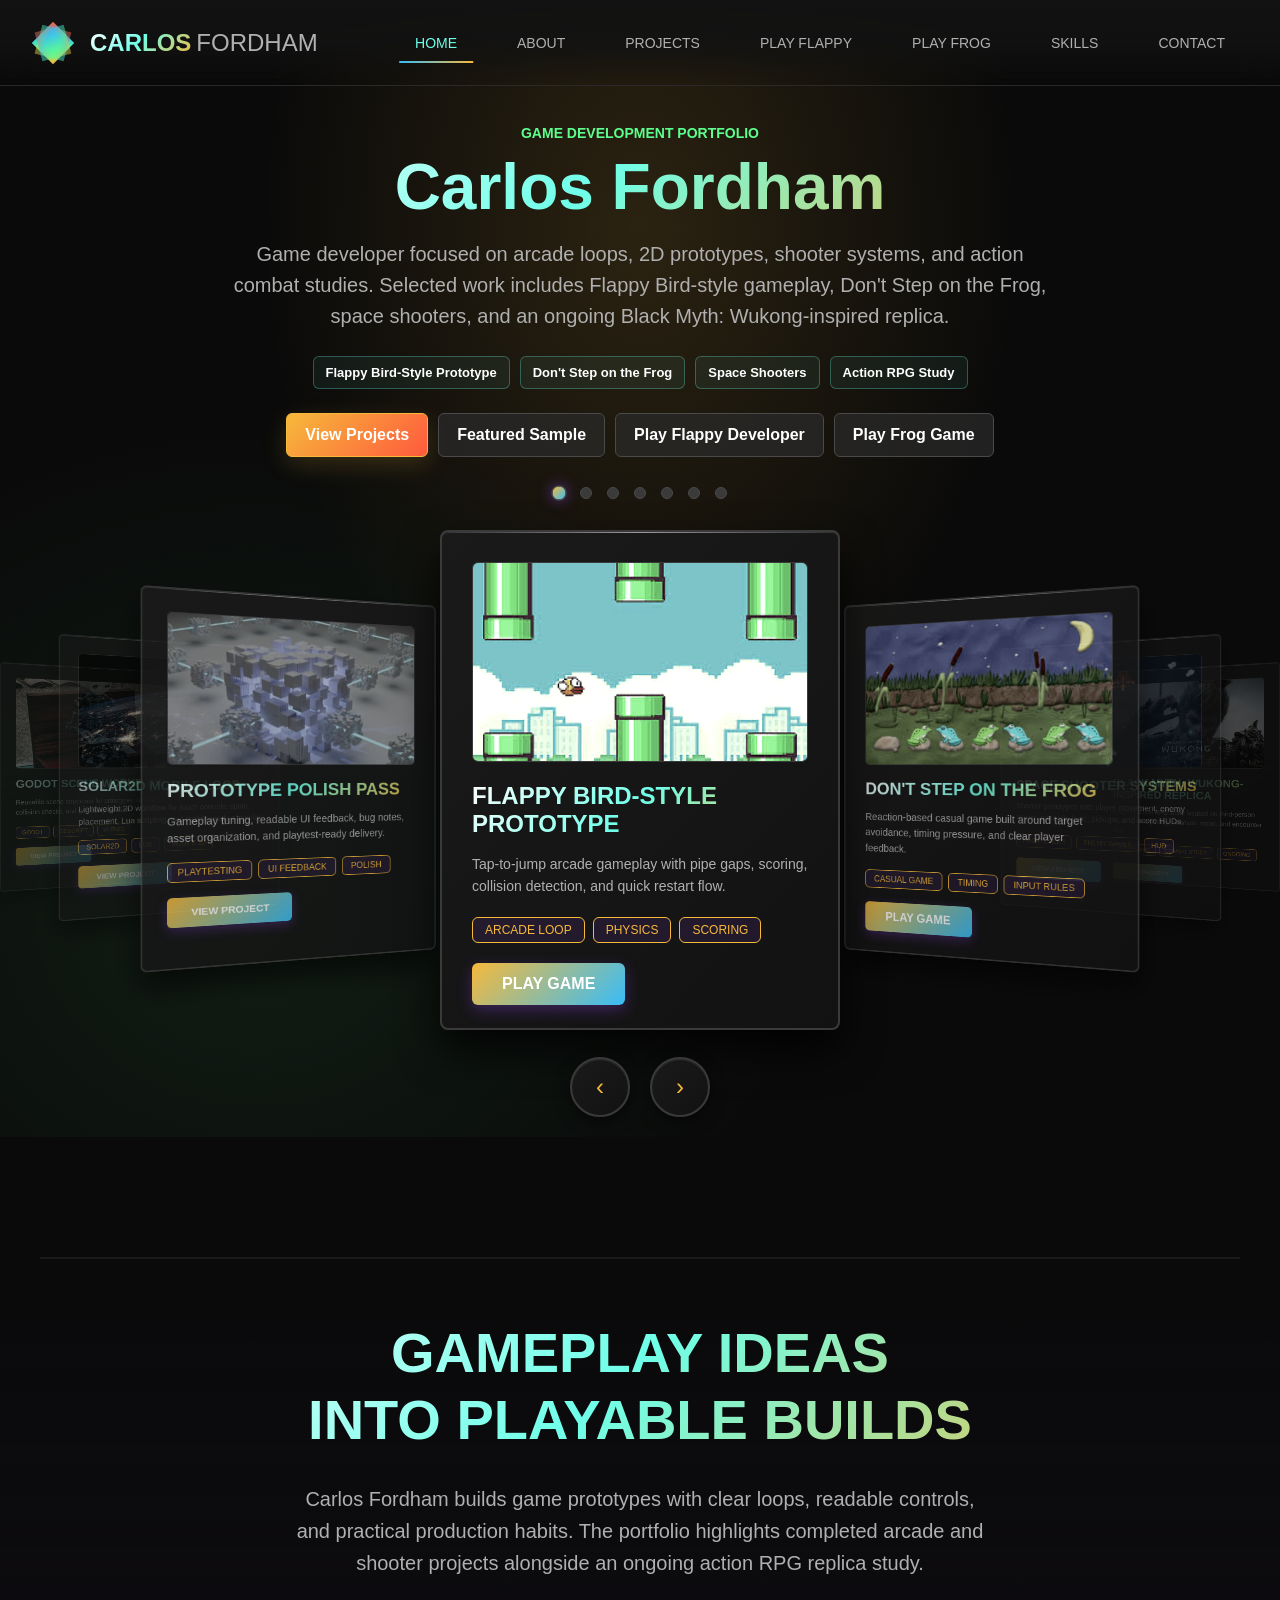
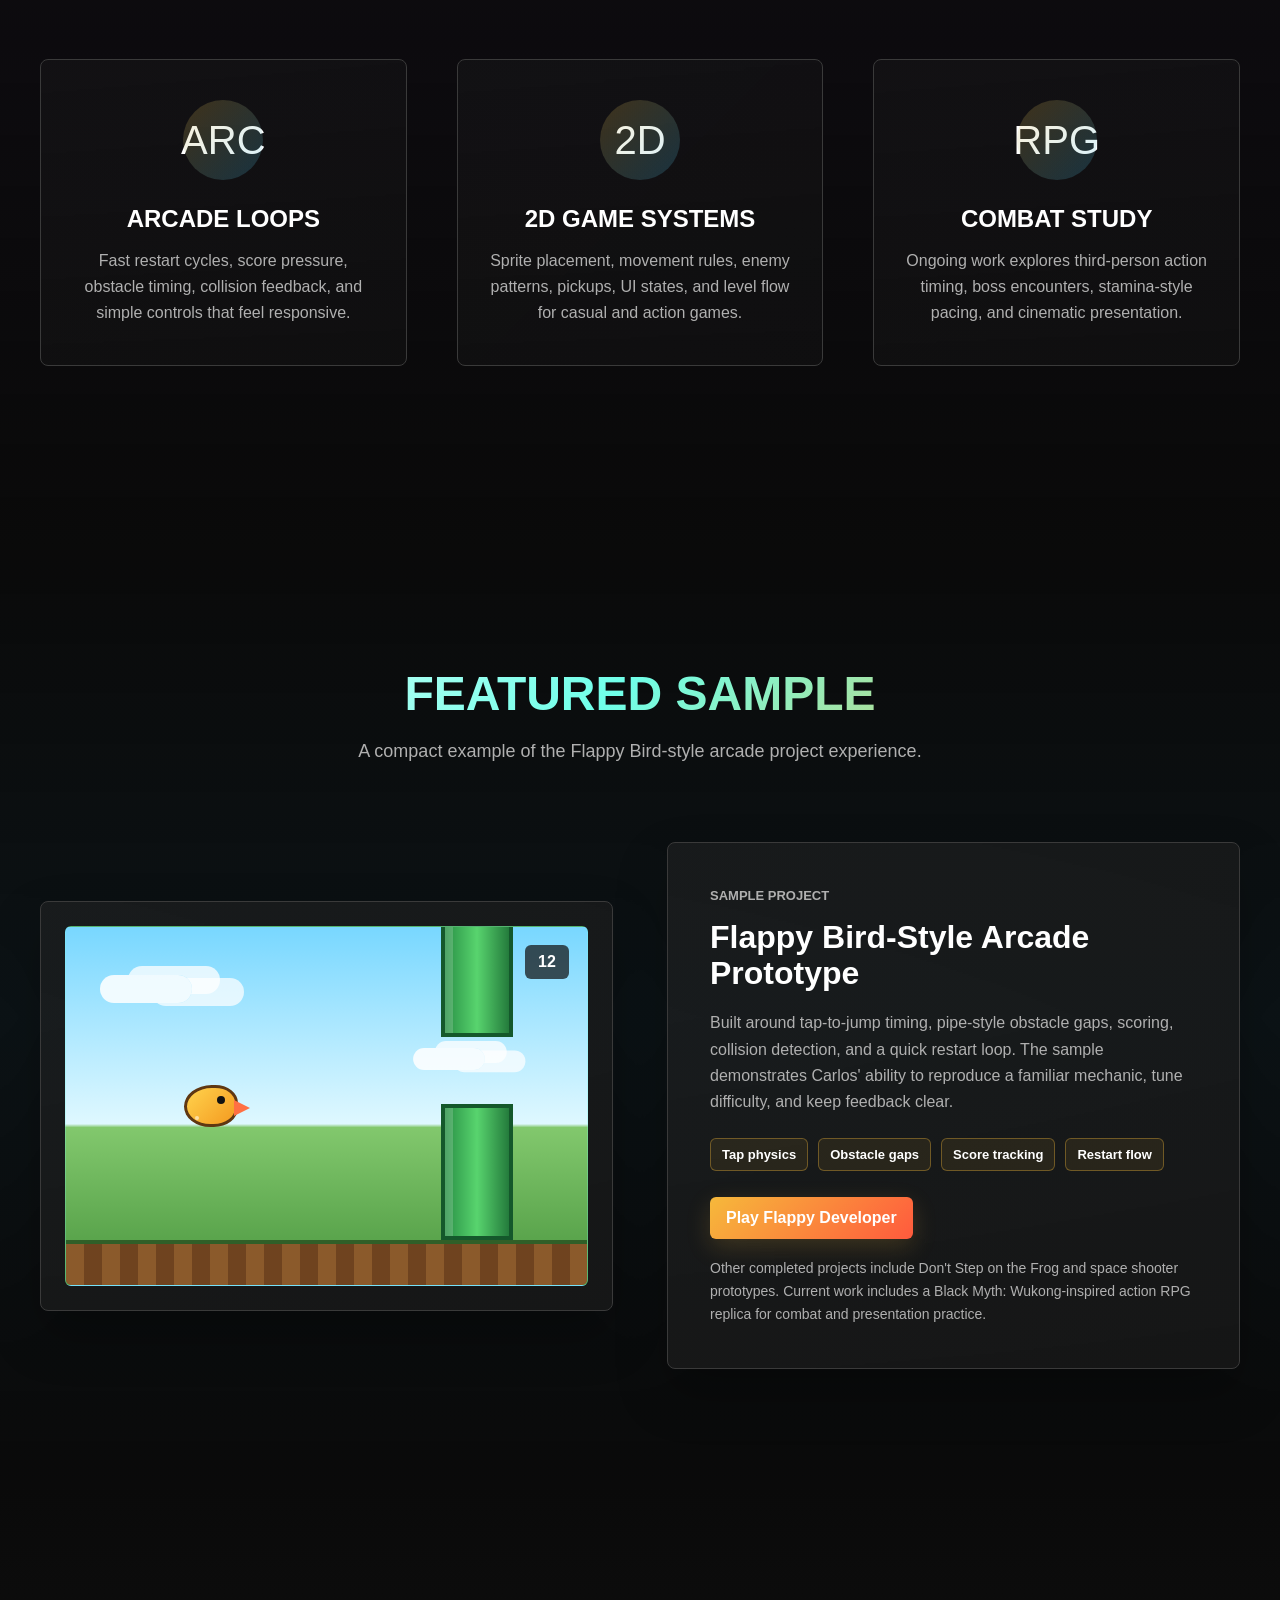
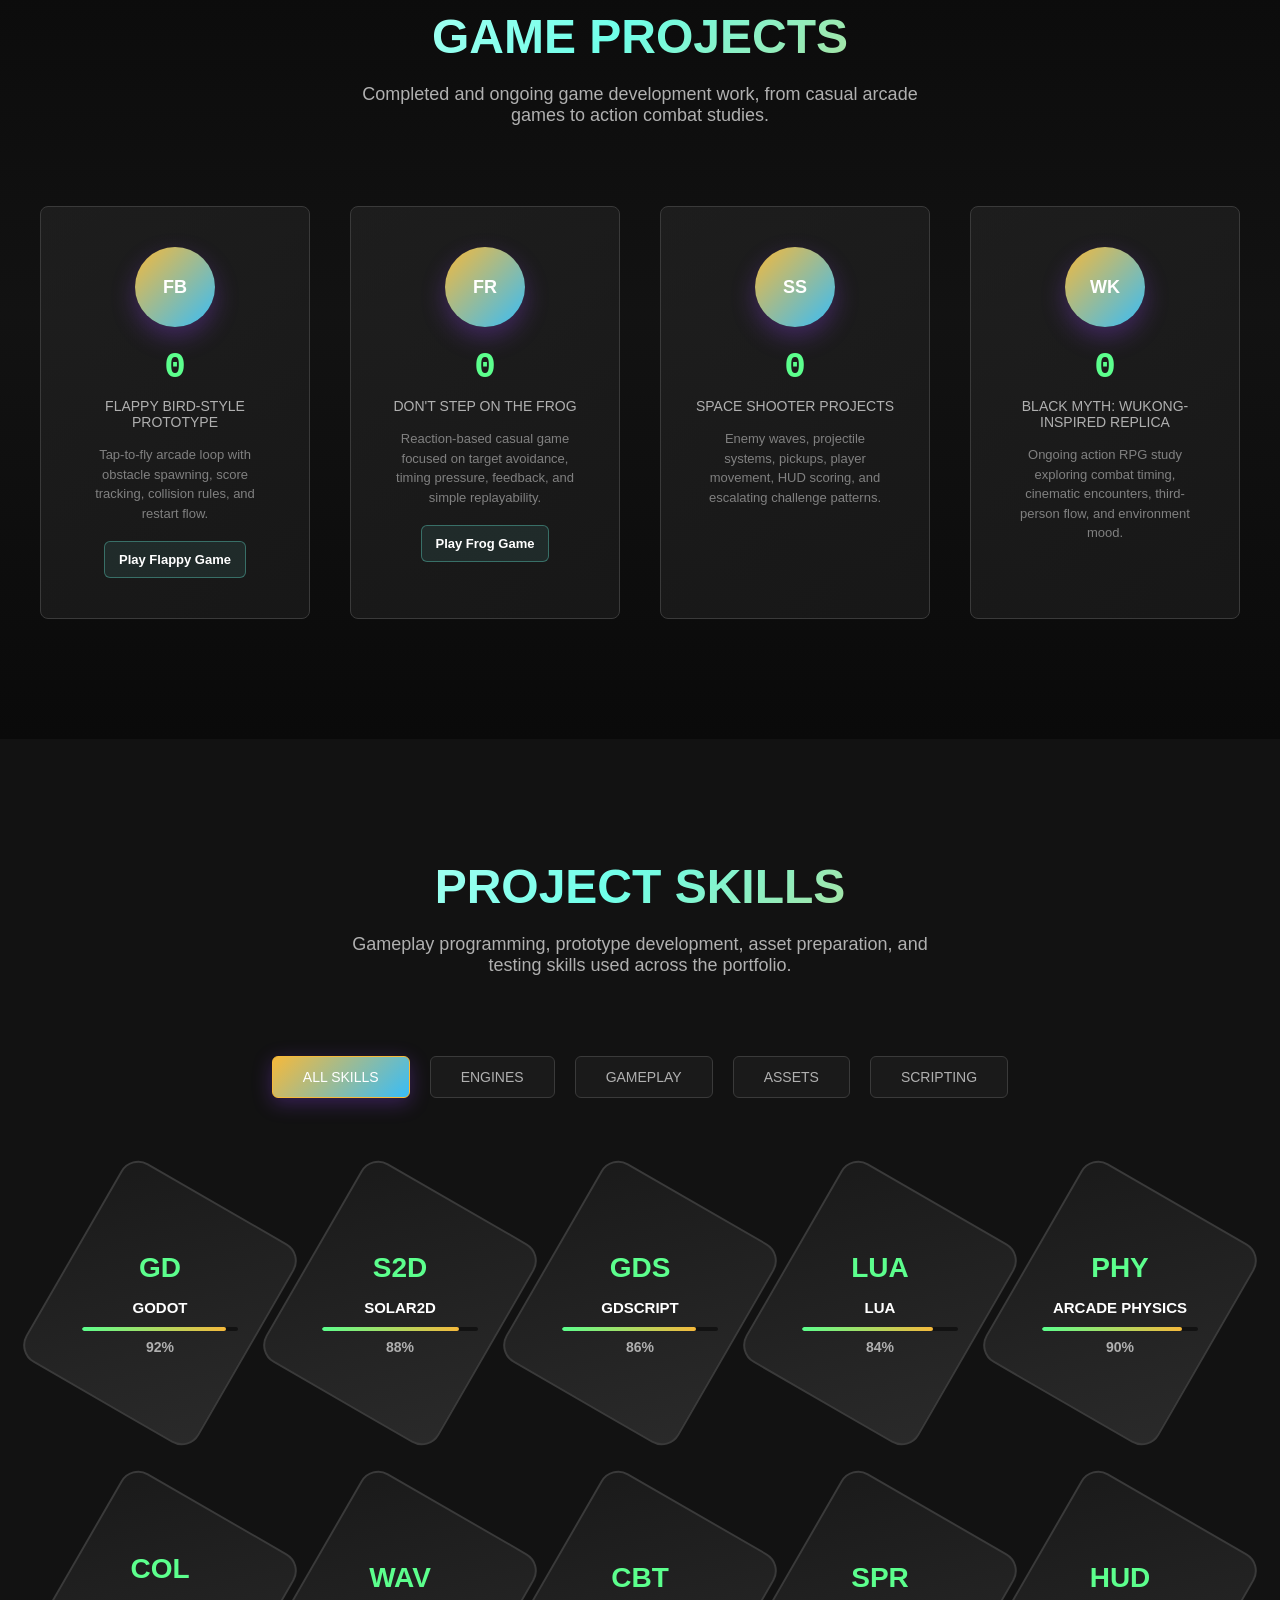
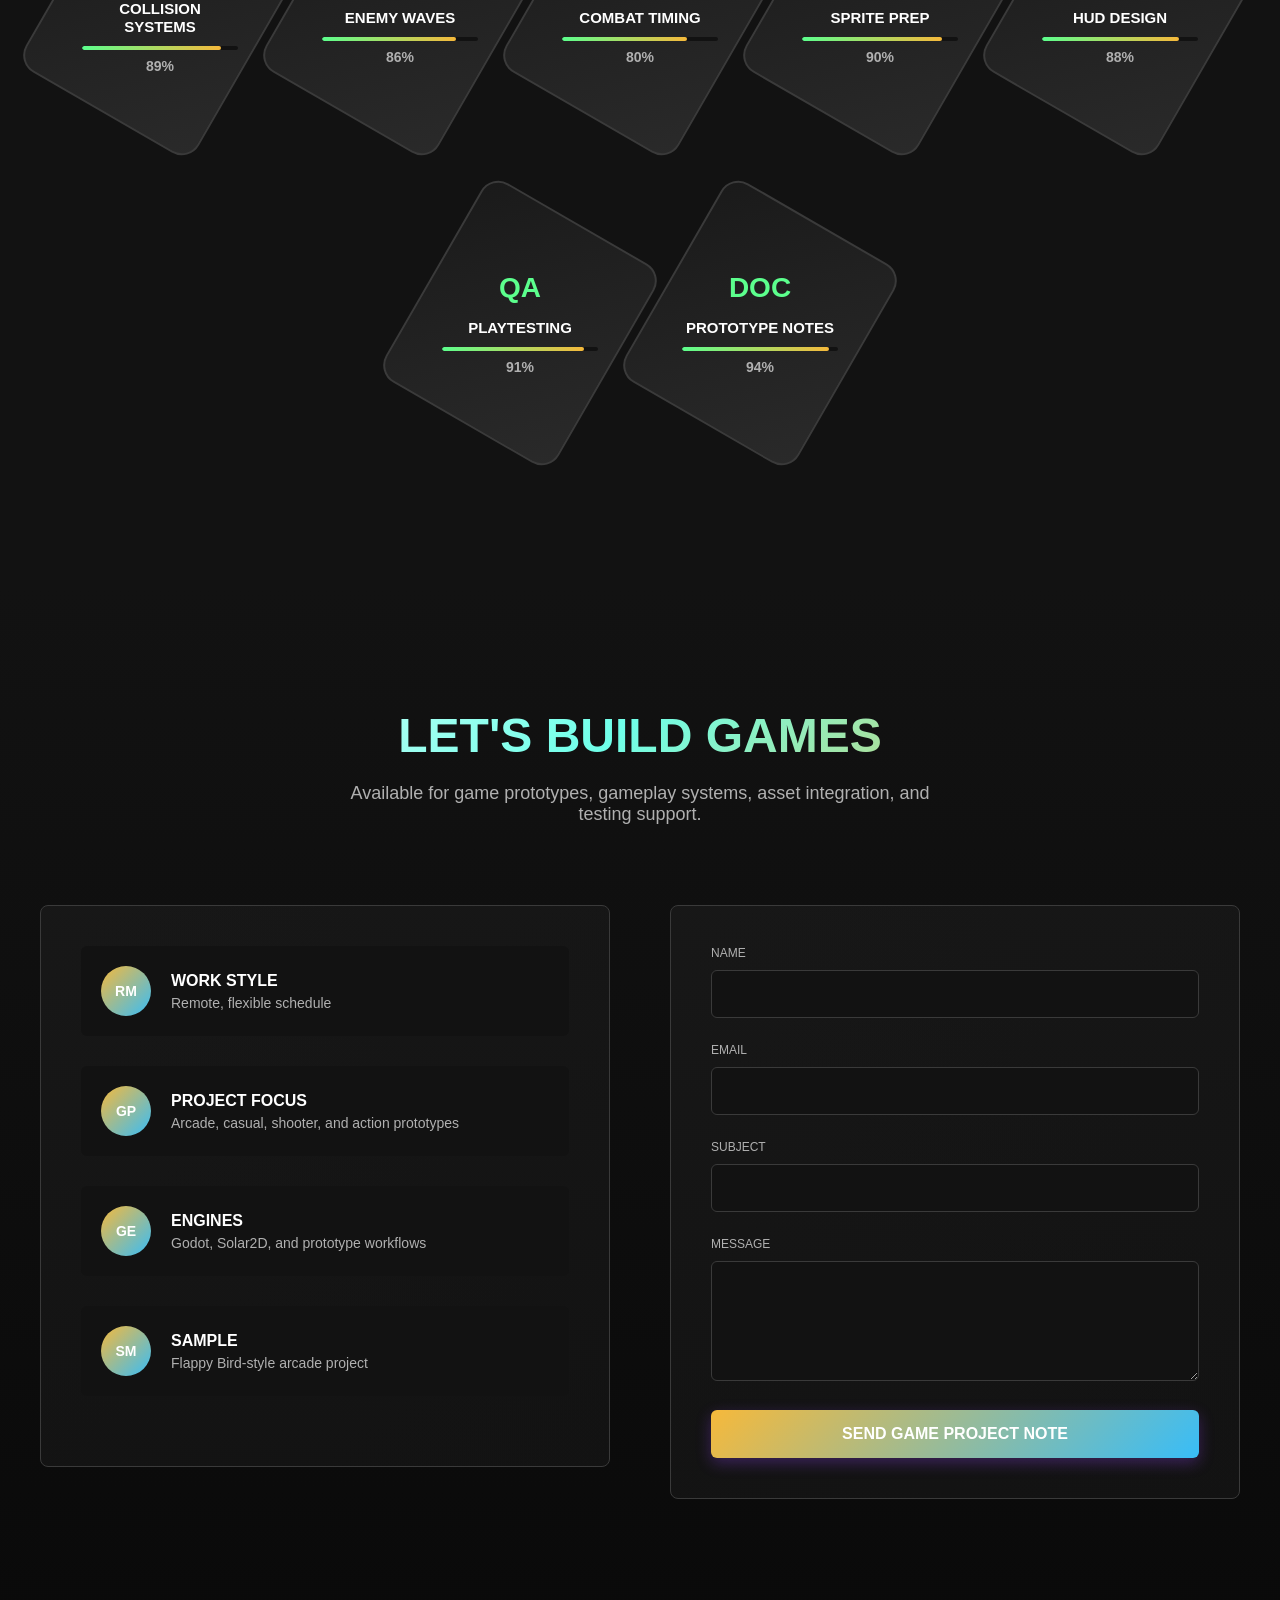
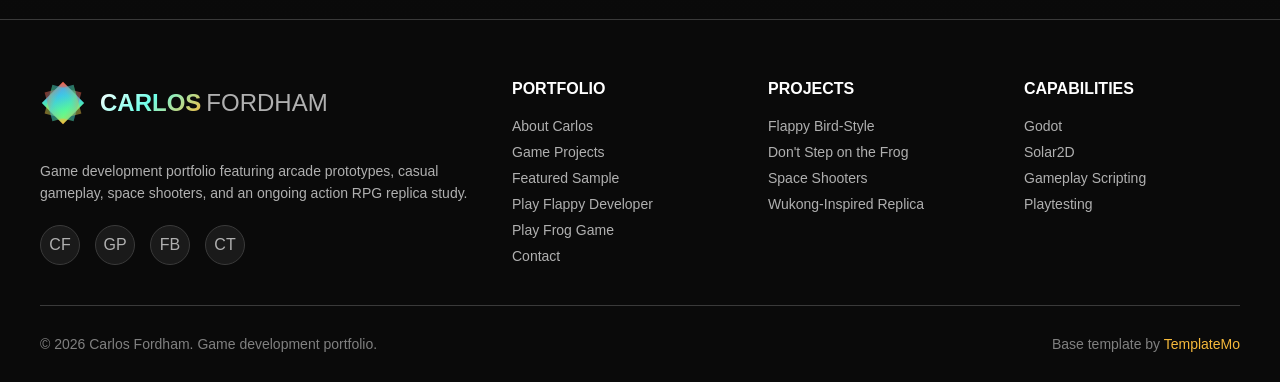
==== commit 63012097: "add button to flappy" ====
--- a/index.html
+++ b/index.html
@@ -200,6 +200,7 @@
                 <div class="stat-number" data-target="1">0</div>
                 <div class="stat-label">Flappy Bird-Style Prototype</div>
                 <p class="stat-description">Tap-to-fly arcade loop with obstacle spawning, score tracking, collision rules, and restart flow.</p>
+                <a href="games/flappy/" class="project-play-link">Play Flappy Game</a>
             </div>
             
             <div class="stat-card project-card">
